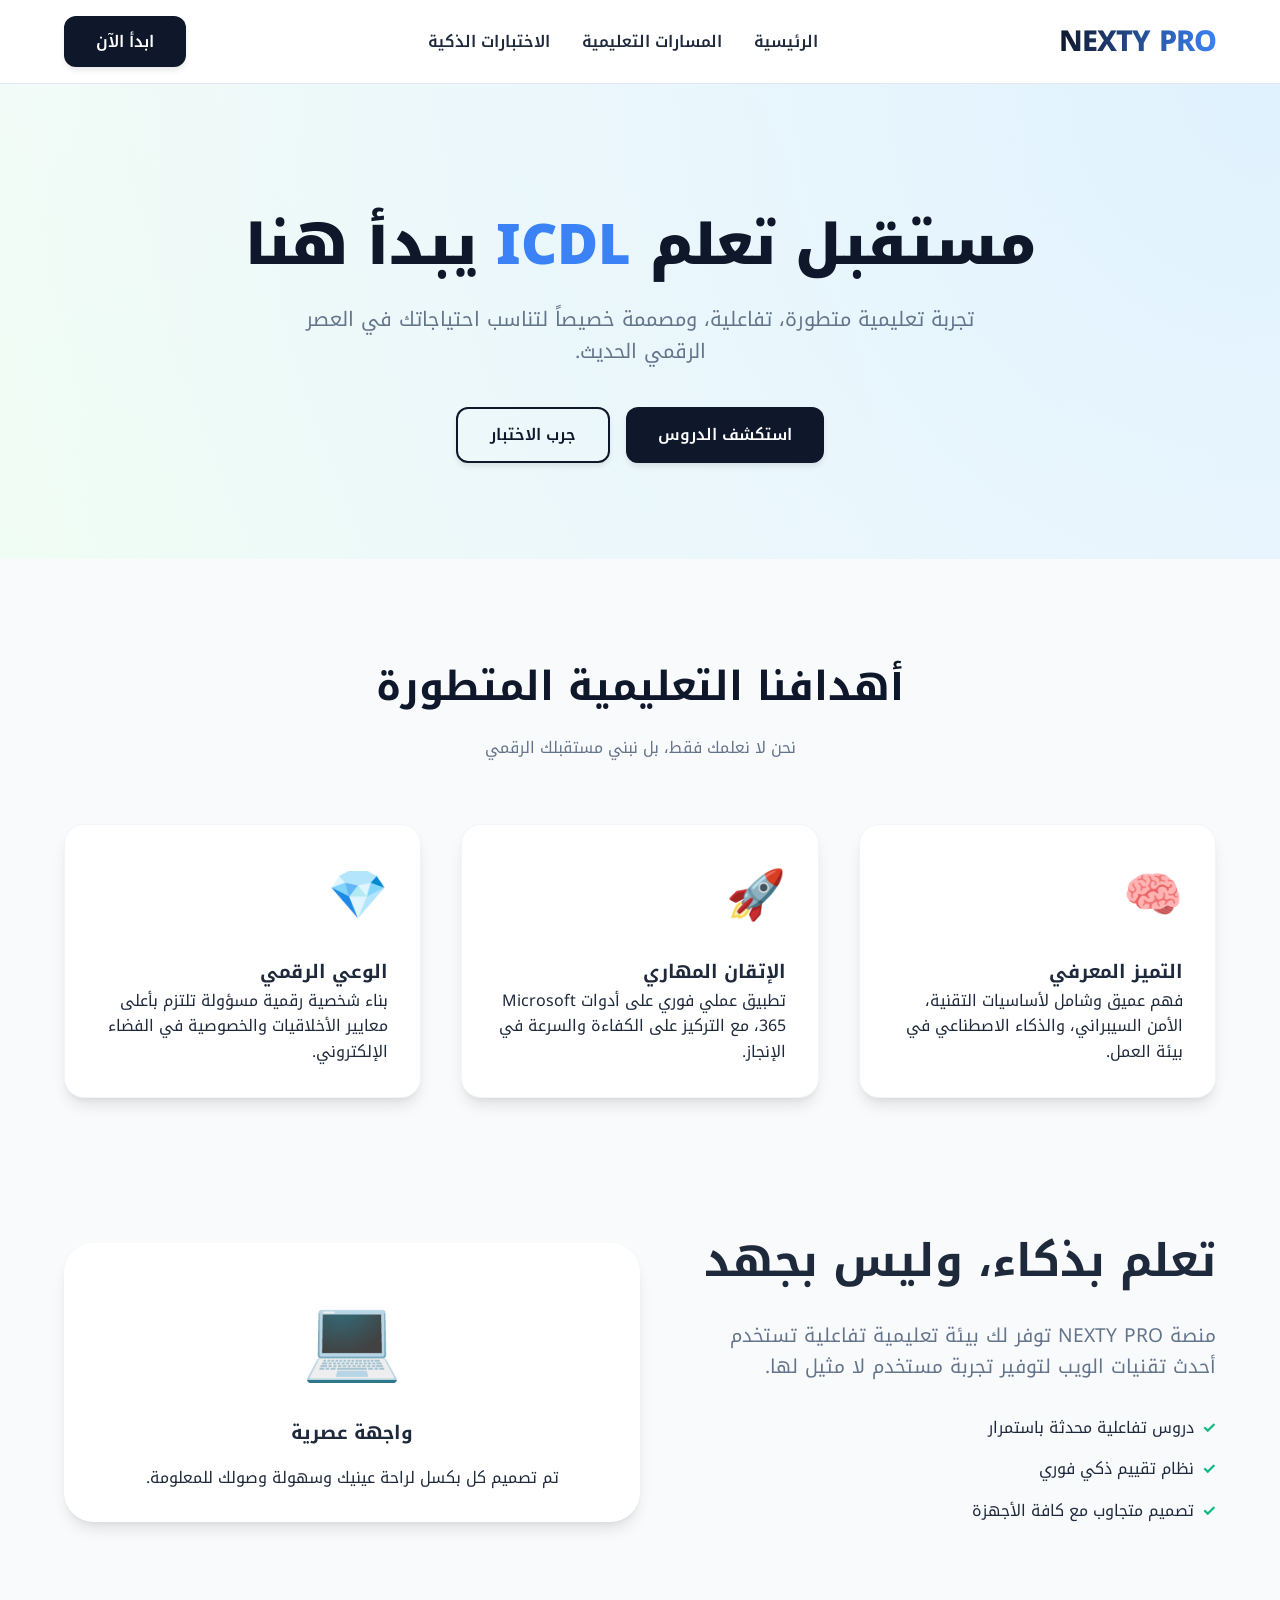
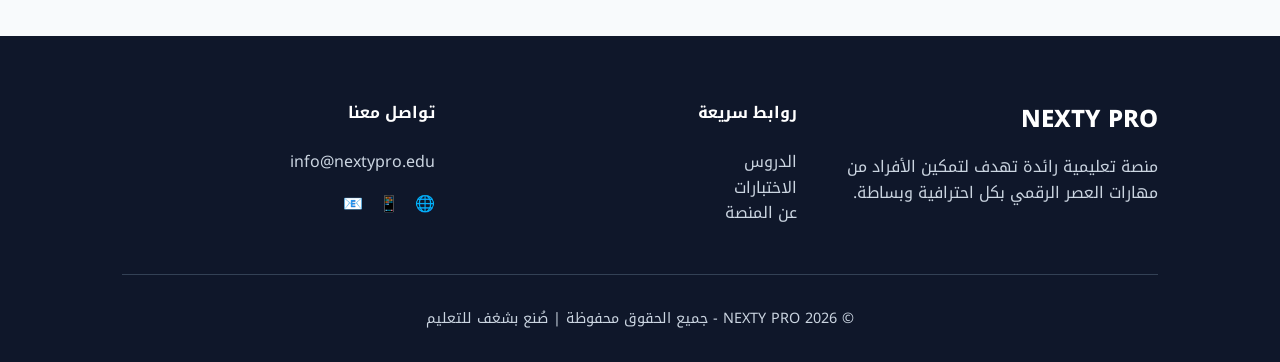
==== index.html @ 4a4ffa17 "Initial upload of NEXTY ADVANCED (Modern UI/UX)" ====
<!DOCTYPE html>
<html lang="ar" dir="rtl">
<head>
    <meta charset="UTF-8">
    <meta name="viewport" content="width=device-width, initial-scale=1.0">
    <title>NEXTY PRO | منصة التعليم الذكي</title>
    <link rel="stylesheet" href="css/style.css">
    <link rel="preconnect" href="https://fonts.googleapis.com">
    <link rel="preconnect" href="https://fonts.gstatic.com" crossorigin>
    <link href="https://fonts.googleapis.com/css2?family=Inter:wght@400;600;800&family=Noto+Kufi+Arabic:wght@400;700;900&display=swap" rel="stylesheet">
    <style>
        body { font-family: 'Noto Kufi Arabic', 'Inter', sans-serif; }
    </style>
</head>
<body>
    <nav class="navbar animate-fade">
        <div class="logo">NEXTY PRO</div>
        <ul class="nav-links">
            <li><a href="index.html">الرئيسية</a></li>
            <li><a href="pages/lessons.html">المسارات التعليمية</a></li>
            <li><a href="pages/quiz.html">الاختبارات الذكية</a></li>
        </ul>
        <a href="pages/lessons.html" class="btn">ابدأ الآن</a>
    </nav>

    <header class="hero">
        <div class="container">
            <h1 class="animate-fade">مستقبل تعلم <span style="color: var(--secondary);">ICDL</span> يبدأ هنا</h1>
            <p class="animate-fade" style="animation-delay: 0.2s;">تجربة تعليمية متطورة، تفاعلية، ومصممة خصيصاً لتناسب احتياجاتك في العصر الرقمي الحديث.</p>
            <div class="animate-fade" style="animation-delay: 0.4s; display: flex; gap: 1rem; justify-content: center;">
                <a href="pages/lessons.html" class="btn">استكشف الدروس</a>
                <a href="pages/quiz.html" class="btn btn-secondary">جرب الاختبار</a>
            </div>
        </div>
    </header>

    <main class="container">
        <section class="animate-fade" style="animation-delay: 0.6s; margin-top: 6rem;">
            <div style="text-align: center; margin-bottom: 4rem;">
                <h2 style="font-size: 2.5rem; color: var(--primary); margin-bottom: 1rem;">أهدافنا التعليمية المتطورة</h2>
                <p style="color: var(--text-muted);">نحن لا نعلمك فقط، بل نبني مستقبلك الرقمي</p>
            </div>
            
            <div class="grid">
                <div class="card">
                    <div style="font-size: 3rem; margin-bottom: 1.5rem;">🧠</div>
                    <h3>التميز المعرفي</h3>
                    <p>فهم عميق وشامل لأساسيات التقنية، الأمن السيبراني، والذكاء الاصطناعي في بيئة العمل.</p>
                </div>
                <div class="card">
                    <div style="font-size: 3rem; margin-bottom: 1.5rem;">🚀</div>
                    <h3>الإتقان المهاري</h3>
                    <p>تطبيق عملي فوري على أدوات Microsoft 365، مع التركيز على الكفاءة والسرعة في الإنجاز.</p>
                </div>
                <div class="card">
                    <div style="font-size: 3rem; margin-bottom: 1.5rem;">💎</div>
                    <h3>الوعي الرقمي</h3>
                    <p>بناء شخصية رقمية مسؤولة تلتزم بأعلى معايير الأخلاقيات والخصوصية في الفضاء الإلكتروني.</p>
                </div>
            </div>
        </section>

        <section class="animate-fade" style="margin-top: 8rem; display: flex; align-items: center; gap: 4rem; flex-wrap: wrap;">
            <div style="flex: 1; min-width: 300px;">
                <h2 style="font-size: 2.8rem; margin-bottom: 1.5rem;">تعلم بذكاء، وليس بجهد</h2>
                <p style="font-size: 1.2rem; color: var(--text-muted); margin-bottom: 2rem;">منصة NEXTY PRO توفر لك بيئة تعليمية تفاعلية تستخدم أحدث تقنيات الويب لتوفير تجربة مستخدم لا مثيل لها.</p>
                <ul style="list-style: none;">
                    <li style="margin-bottom: 1rem; display: flex; align-items: center; gap: 0.5rem;">
                        <span style="color: var(--accent); font-weight: bold;">✓</span> دروس تفاعلية محدثة باستمرار
                    </li>
                    <li style="margin-bottom: 1rem; display: flex; align-items: center; gap: 0.5rem;">
                        <span style="color: var(--accent); font-weight: bold;">✓</span> نظام تقييم ذكي فوري
                    </li>
                    <li style="margin-bottom: 1rem; display: flex; align-items: center; gap: 0.5rem;">
                        <span style="color: var(--accent); font-weight: bold;">✓</span> تصميم متجاوب مع كافة الأجهزة
                    </li>
                </ul>
            </div>
            <div style="flex: 1; min-width: 300px; background: var(--white); padding: 2rem; border-radius: 30px; box-shadow: var(--card-shadow); text-align: center;">
                <div style="font-size: 5rem;">💻</div>
                <h3 style="margin: 1rem 0;">واجهة عصرية</h3>
                <p>تم تصميم كل بكسل لراحة عينيك وسهولة وصولك للمعلومة.</p>
            </div>
        </section>
    </main>

    <footer>
        <div class="container">
            <div class="footer-content">
                <div>
                    <div class="footer-logo">NEXTY PRO</div>
                    <p>منصة تعليمية رائدة تهدف لتمكين الأفراد من مهارات العصر الرقمي بكل احترافية وبساطة.</p>
                </div>
                <div>
                    <h4 style="color: var(--white); margin-bottom: 1.5rem;">روابط سريعة</h4>
                    <ul style="list-style: none;">
                        <li><a href="pages/lessons.html" style="color: #cbd5e1; text-decoration: none;">الدروس</a></li>
                        <li><a href="pages/quiz.html" style="color: #cbd5e1; text-decoration: none;">الاختبارات</a></li>
                        <li><a href="#" style="color: #cbd5e1; text-decoration: none;">عن المنصة</a></li>
                    </ul>
                </div>
                <div>
                    <h4 style="color: var(--white); margin-bottom: 1.5rem;">تواصل معنا</h4>
                    <p>info@nextypro.edu</p>
                    <div style="display: flex; gap: 1rem; margin-top: 1rem;">
                        <span>🌐</span> <span>📱</span> <span>📧</span>
                    </div>
                </div>
            </div>
            <div style="text-align: center; margin-top: 2rem; font-size: 0.9rem;">
                &copy; 2026 NEXTY PRO - جميع الحقوق محفوظة | صُنع بشغف للتعليم
            </div>
        </div>
    </footer>
</body>
</html>
---- css/style.css ----
/* NEXTY ADVANCED - Modern & Professional Educational Platform */
:root {
    --primary: #0f172a;
    --secondary: #3b82f6;
    --accent: #10b981;
    --background: #f8fafc;
    --text-main: #1e293b;
    --text-muted: #64748b;
    --white: #ffffff;
    --card-shadow: 0 10px 15px -3px rgba(0, 0, 0, 0.1), 0 4px 6px -2px rgba(0, 0, 0, 0.05);
    --transition: all 0.3s cubic-bezier(0.4, 0, 0.2, 1);
}

* {
    box-sizing: border-box;
    margin: 0;
    padding: 0;
}

body {
    font-family: 'Inter', 'Segoe UI', Tahoma, Geneva, Verdana, sans-serif;
    direction: rtl;
    text-align: right;
    line-height: 1.6;
    color: var(--text-main);
    background-color: var(--background);
    overflow-x: hidden;
}

/* Animations */
@keyframes fadeIn {
    from { opacity: 0; transform: translateY(20px); }
    to { opacity: 1; transform: translateY(0); }
}

@keyframes slideInRight {
    from { transform: translateX(100%); opacity: 0; }
    to { transform: translateX(0); opacity: 1; }
}

.animate-fade { animation: fadeIn 0.8s ease-out forwards; }
.animate-slide { animation: slideInRight 0.6s ease-out forwards; }

/* Navbar Modern */
.navbar {
    background-color: rgba(255, 255, 255, 0.9);
    backdrop-filter: blur(10px);
    padding: 1rem 5%;
    display: flex;
    justify-content: space-between;
    align-items: center;
    position: sticky;
    top: 0;
    z-index: 1000;
    border-bottom: 1px solid #e2e8f0;
}

.logo {
    font-size: 1.8rem;
    font-weight: 800;
    background: linear-gradient(to right, var(--primary), var(--secondary));
    -webkit-background-clip: text;
    -webkit-text-fill-color: transparent;
    letter-spacing: -1px;
}

.nav-links {
    list-style: none;
    display: flex;
    gap: 2rem;
}

.nav-links a {
    color: var(--text-main);
    text-decoration: none;
    font-weight: 600;
    transition: var(--transition);
    position: relative;
}

.nav-links a::after {
    content: '';
    position: absolute;
    bottom: -5px;
    right: 0;
    width: 0;
    height: 2px;
    background-color: var(--secondary);
    transition: var(--transition);
}

.nav-links a:hover::after { width: 100%; }
.nav-links a:hover { color: var(--secondary); }

/* Hero Section Advanced */
.hero {
    padding: 8rem 5% 6rem;
    background: radial-gradient(circle at top right, #e0f2fe, transparent),
                radial-gradient(circle at bottom left, #f0fdf4, transparent);
    text-align: center;
    position: relative;
}

.hero h1 {
    font-size: 3.5rem;
    font-weight: 900;
    color: var(--primary);
    margin-bottom: 1.5rem;
    line-height: 1.2;
}

.hero p {
    font-size: 1.25rem;
    color: var(--text-muted);
    max-width: 700px;
    margin: 0 auto 2.5rem;
}

/* Glassmorphism Cards */
.card {
    background: var(--white);
    border-radius: 20px;
    padding: 2rem;
    border: 1px solid #f1f5f9;
    box-shadow: var(--card-shadow);
    transition: var(--transition);
    position: relative;
    overflow: hidden;
}

.card:hover {
    transform: translateY(-10px);
    box-shadow: 0 20px 25px -5px rgba(0, 0, 0, 0.1);
}

.card::before {
    content: '';
    position: absolute;
    top: 0;
    left: 0;
    width: 4px;
    height: 100%;
    background: var(--secondary);
    opacity: 0;
    transition: var(--transition);
}

.card:hover::before { opacity: 1; }

/* Buttons Modern */
.btn {
    display: inline-flex;
    align-items: center;
    padding: 0.8rem 2rem;
    background-color: var(--primary);
    color: var(--white);
    text-decoration: none;
    border-radius: 12px;
    font-weight: 600;
    transition: var(--transition);
    border: none;
    cursor: pointer;
    box-shadow: 0 4px 6px -1px rgba(0, 0, 0, 0.1);
}

.btn:hover {
    background-color: var(--secondary);
    transform: scale(1.05);
    box-shadow: 0 10px 15px -3px rgba(59, 130, 246, 0.3);
}

.btn-secondary {
    background-color: transparent;
    color: var(--primary);
    border: 2px solid var(--primary);
}

.btn-secondary:hover {
    background-color: var(--primary);
    color: var(--white);
}

/* Grid Layouts */
.container {
    max-width: 1280px;
    margin: 0 auto;
    padding: 0 5%;
}

.grid {
    display: grid;
    grid-template-columns: repeat(auto-fit, minmax(320px, 1fr));
    gap: 2.5rem;
    margin: 4rem 0;
}

/* Footer Advanced */
footer {
    background-color: var(--primary);
    color: #cbd5e1;
    padding: 4rem 5% 2rem;
    margin-top: 6rem;
}

.footer-content {
    display: grid;
    grid-template-columns: repeat(auto-fit, minmax(200px, 1fr));
    gap: 3rem;
    border-bottom: 1px solid #334155;
    padding-bottom: 3rem;
}

.footer-logo {
    color: var(--white);
    font-size: 1.5rem;
    font-weight: 800;
    margin-bottom: 1rem;
}

/* Quiz UI Advanced */
.quiz-box {
    background: var(--white);
    border-radius: 24px;
    padding: 3rem;
    max-width: 800px;
    margin: 2rem auto;
    box-shadow: var(--card-shadow);
}

.option-btn {
    display: block;
    width: 100%;
    padding: 1.2rem;
    margin-bottom: 1rem;
    text-align: right;
    background: #f8fafc;
    border: 2px solid #e2e8f0;
    border-radius: 16px;
    font-size: 1.1rem;
    cursor: pointer;
    transition: var(--transition);
}

.option-btn:hover {
    border-color: var(--secondary);
    background: #eff6ff;
}

.option-btn.selected {
    border-color: var(--secondary);
    background: var(--secondary);
    color: var(--white);
}

/* Responsive */
@media (max-width: 768px) {
    .hero h1 { font-size: 2.5rem; }
    .nav-links { display: none; }
}
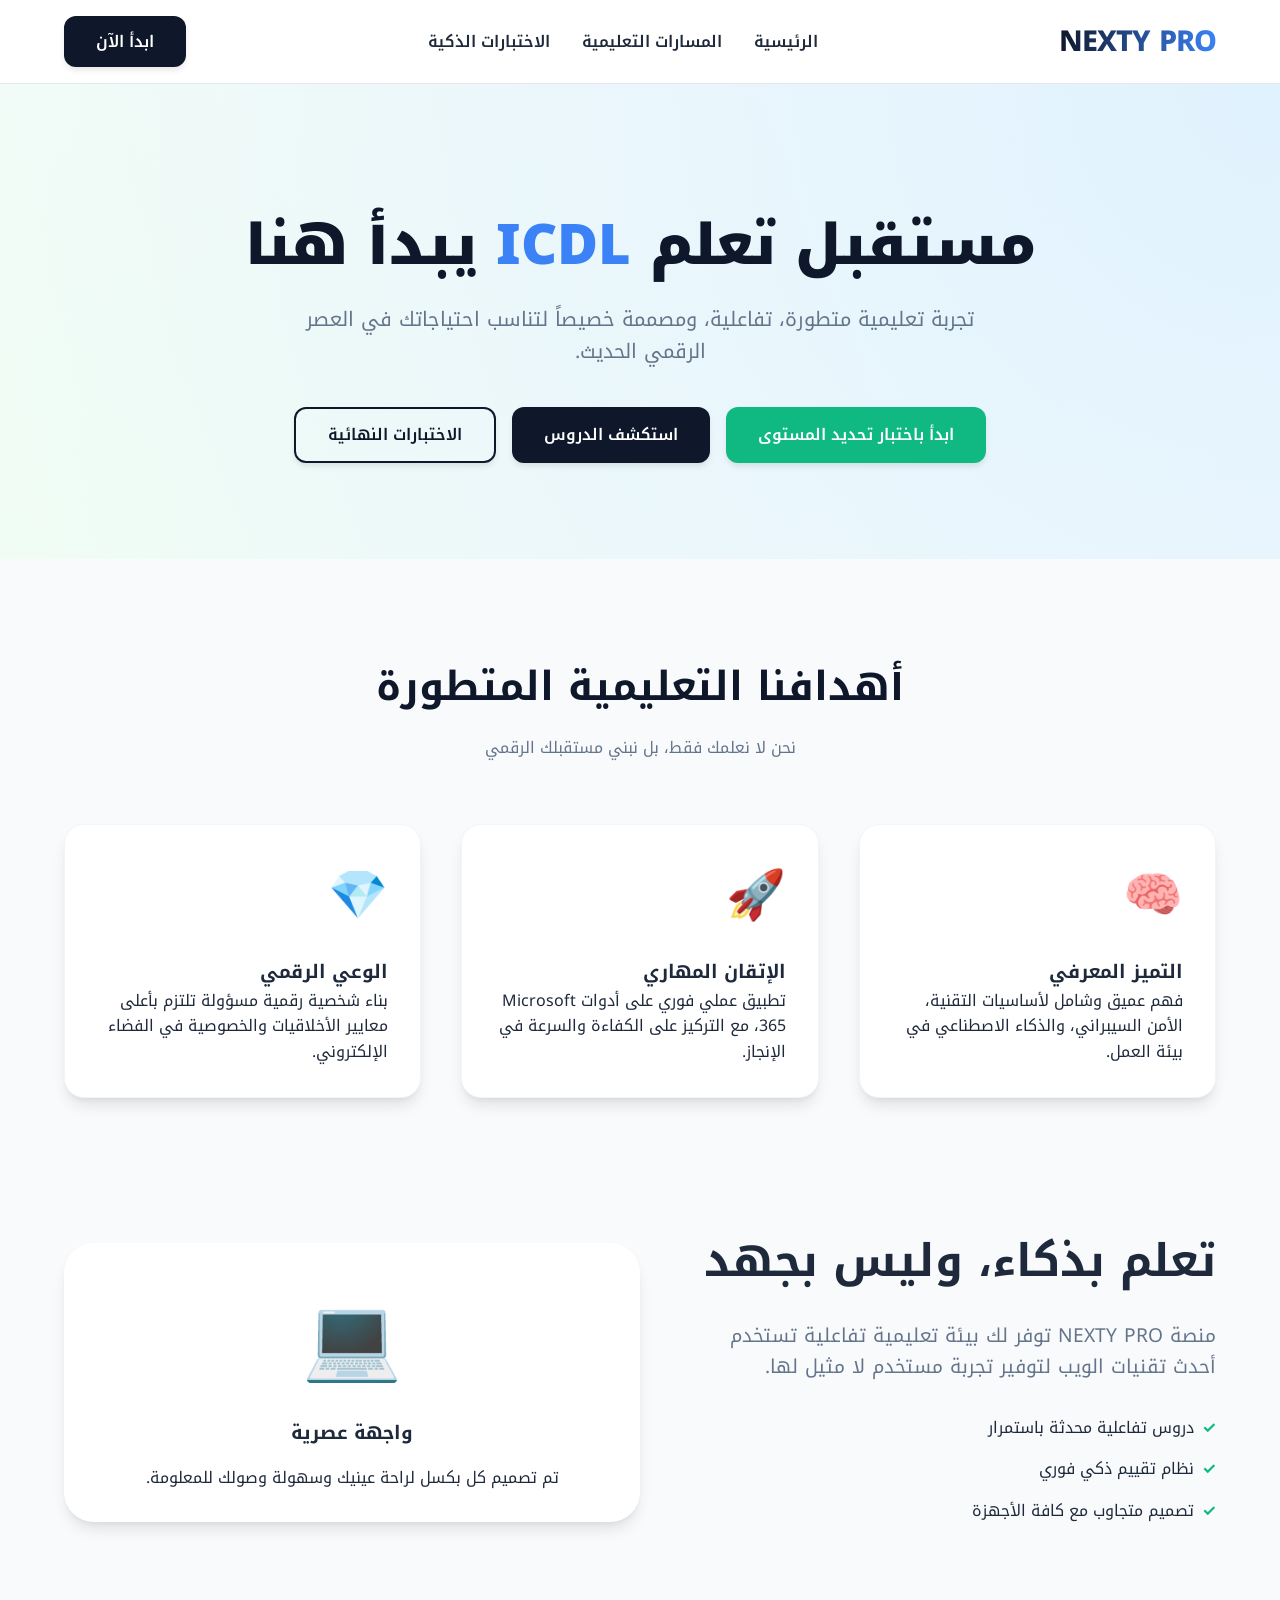
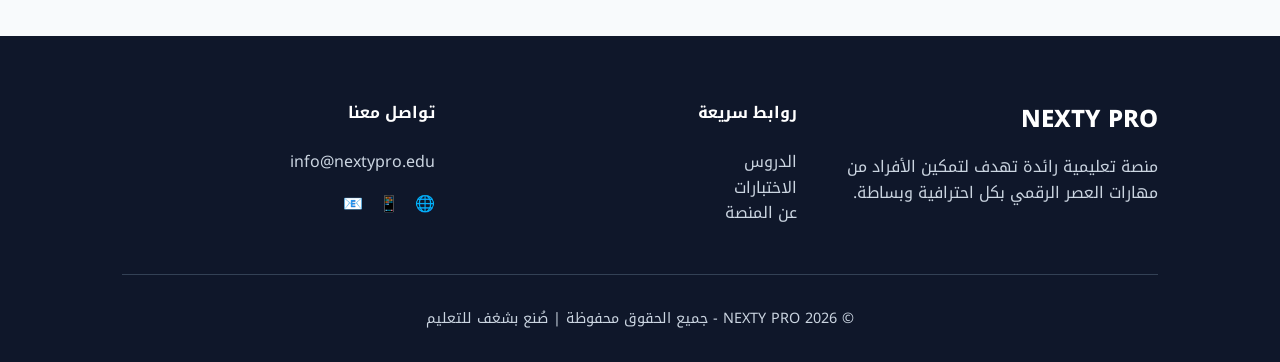
==== commit a399b31e: "Add placement test and update quiz flow" ====
--- a/index.html
+++ b/index.html
@@ -27,9 +27,10 @@
         <div class="container">
             <h1 class="animate-fade">مستقبل تعلم <span style="color: var(--secondary);">ICDL</span> يبدأ هنا</h1>
             <p class="animate-fade" style="animation-delay: 0.2s;">تجربة تعليمية متطورة، تفاعلية، ومصممة خصيصاً لتناسب احتياجاتك في العصر الرقمي الحديث.</p>
-            <div class="animate-fade" style="animation-delay: 0.4s; display: flex; gap: 1rem; justify-content: center;">
+            <div class="animate-fade" style="animation-delay: 0.4s; display: flex; gap: 1rem; justify-content: center; flex-wrap: wrap;">
+                <a href="pages/placement-test.html" class="btn" style="background-color: var(--accent); border: none;">ابدأ باختبار تحديد المستوى</a>
                 <a href="pages/lessons.html" class="btn">استكشف الدروس</a>
-                <a href="pages/quiz.html" class="btn btn-secondary">جرب الاختبار</a>
+                <a href="pages/quiz.html" class="btn btn-secondary">الاختبارات النهائية</a>
             </div>
         </div>
     </header>
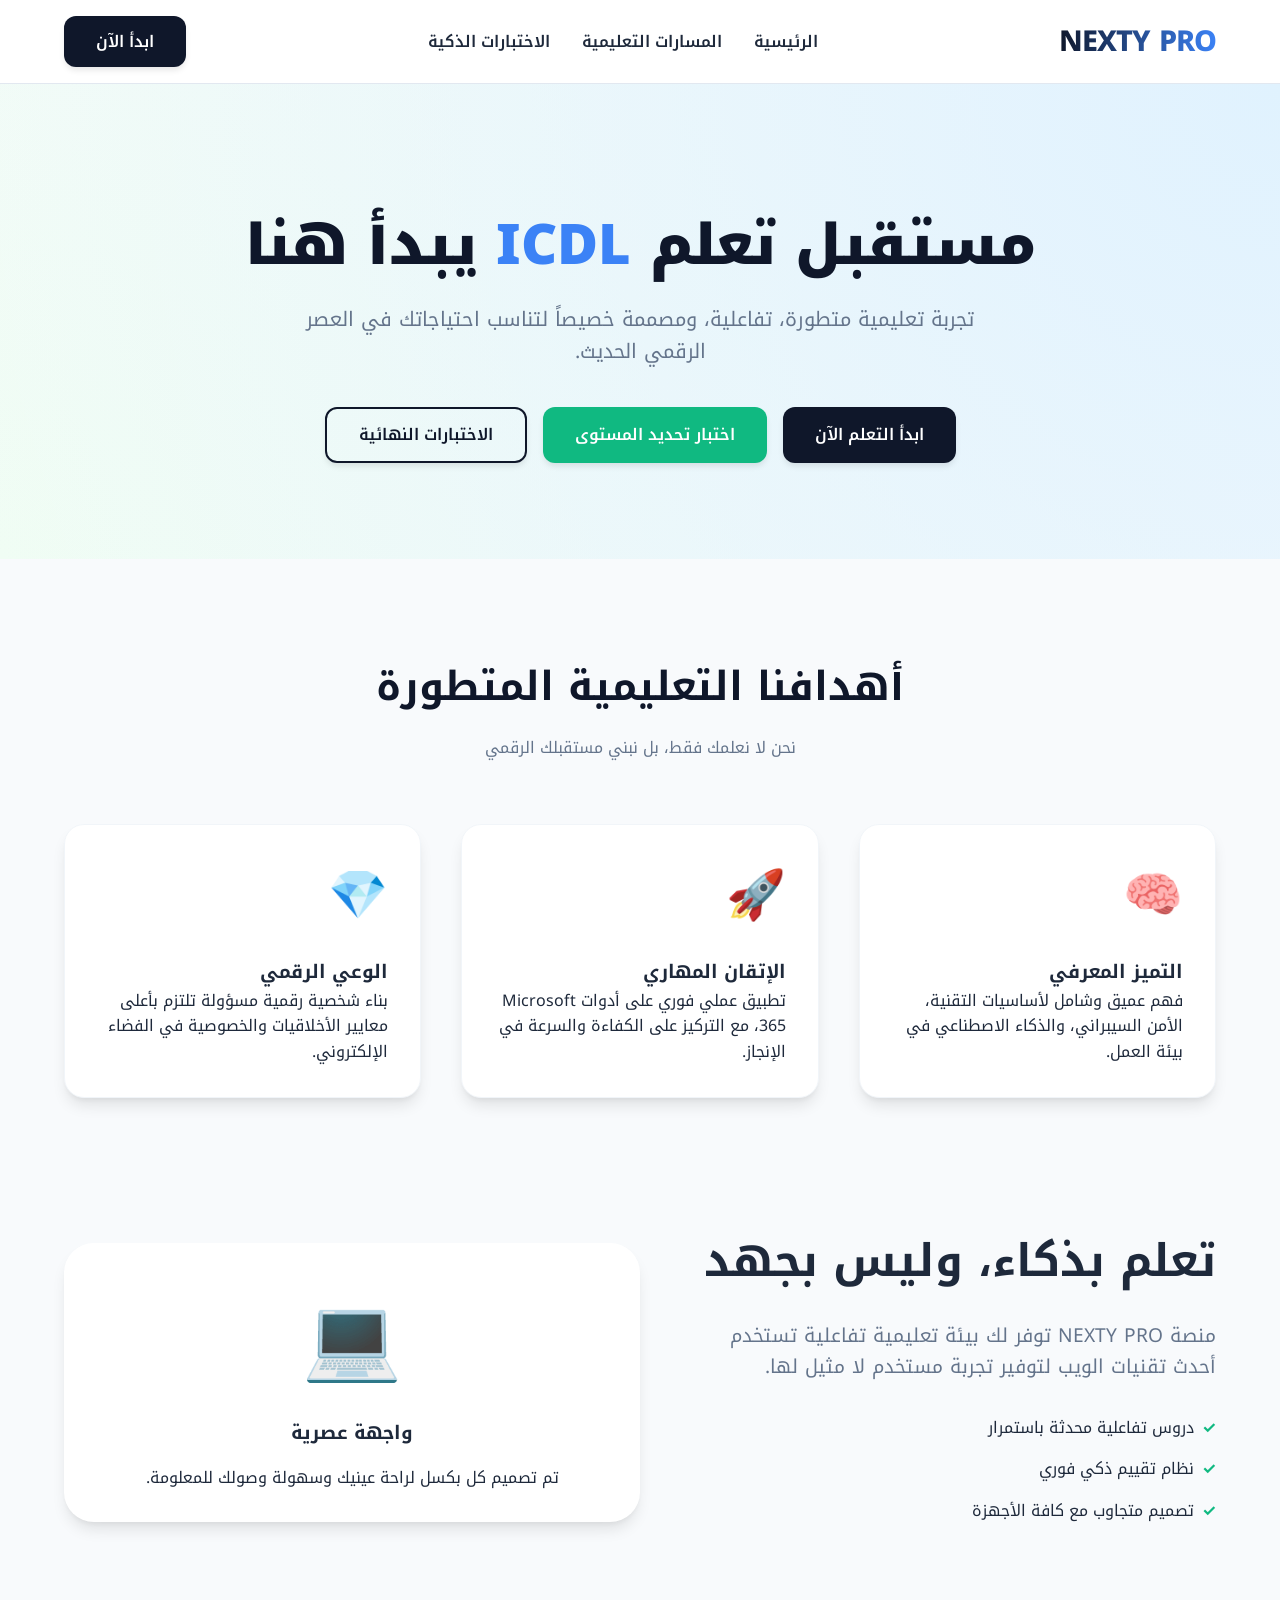
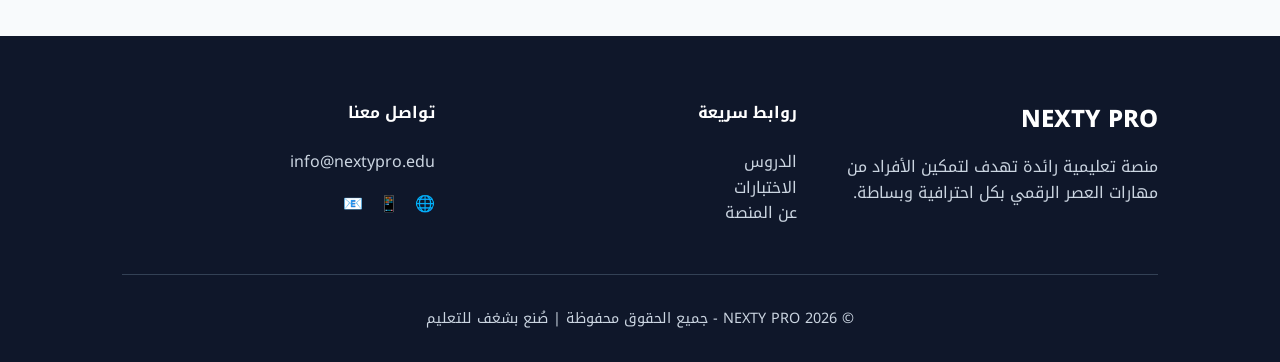
==== commit f0e8fb14: "Final update: Placement test next to start button and quiz flow refinement" ====
--- a/index.html
+++ b/index.html
@@ -28,8 +28,8 @@
             <h1 class="animate-fade">مستقبل تعلم <span style="color: var(--secondary);">ICDL</span> يبدأ هنا</h1>
             <p class="animate-fade" style="animation-delay: 0.2s;">تجربة تعليمية متطورة، تفاعلية، ومصممة خصيصاً لتناسب احتياجاتك في العصر الرقمي الحديث.</p>
             <div class="animate-fade" style="animation-delay: 0.4s; display: flex; gap: 1rem; justify-content: center; flex-wrap: wrap;">
-                <a href="pages/placement-test.html" class="btn" style="background-color: var(--accent); border: none;">ابدأ باختبار تحديد المستوى</a>
-                <a href="pages/lessons.html" class="btn">استكشف الدروس</a>
+                <a href="pages/lessons.html" class="btn">ابدأ التعلم الآن</a>
+                <a href="pages/placement-test.html" class="btn" style="background-color: var(--accent); border: none;">اختبار تحديد المستوى</a>
                 <a href="pages/quiz.html" class="btn btn-secondary">الاختبارات النهائية</a>
             </div>
         </div>
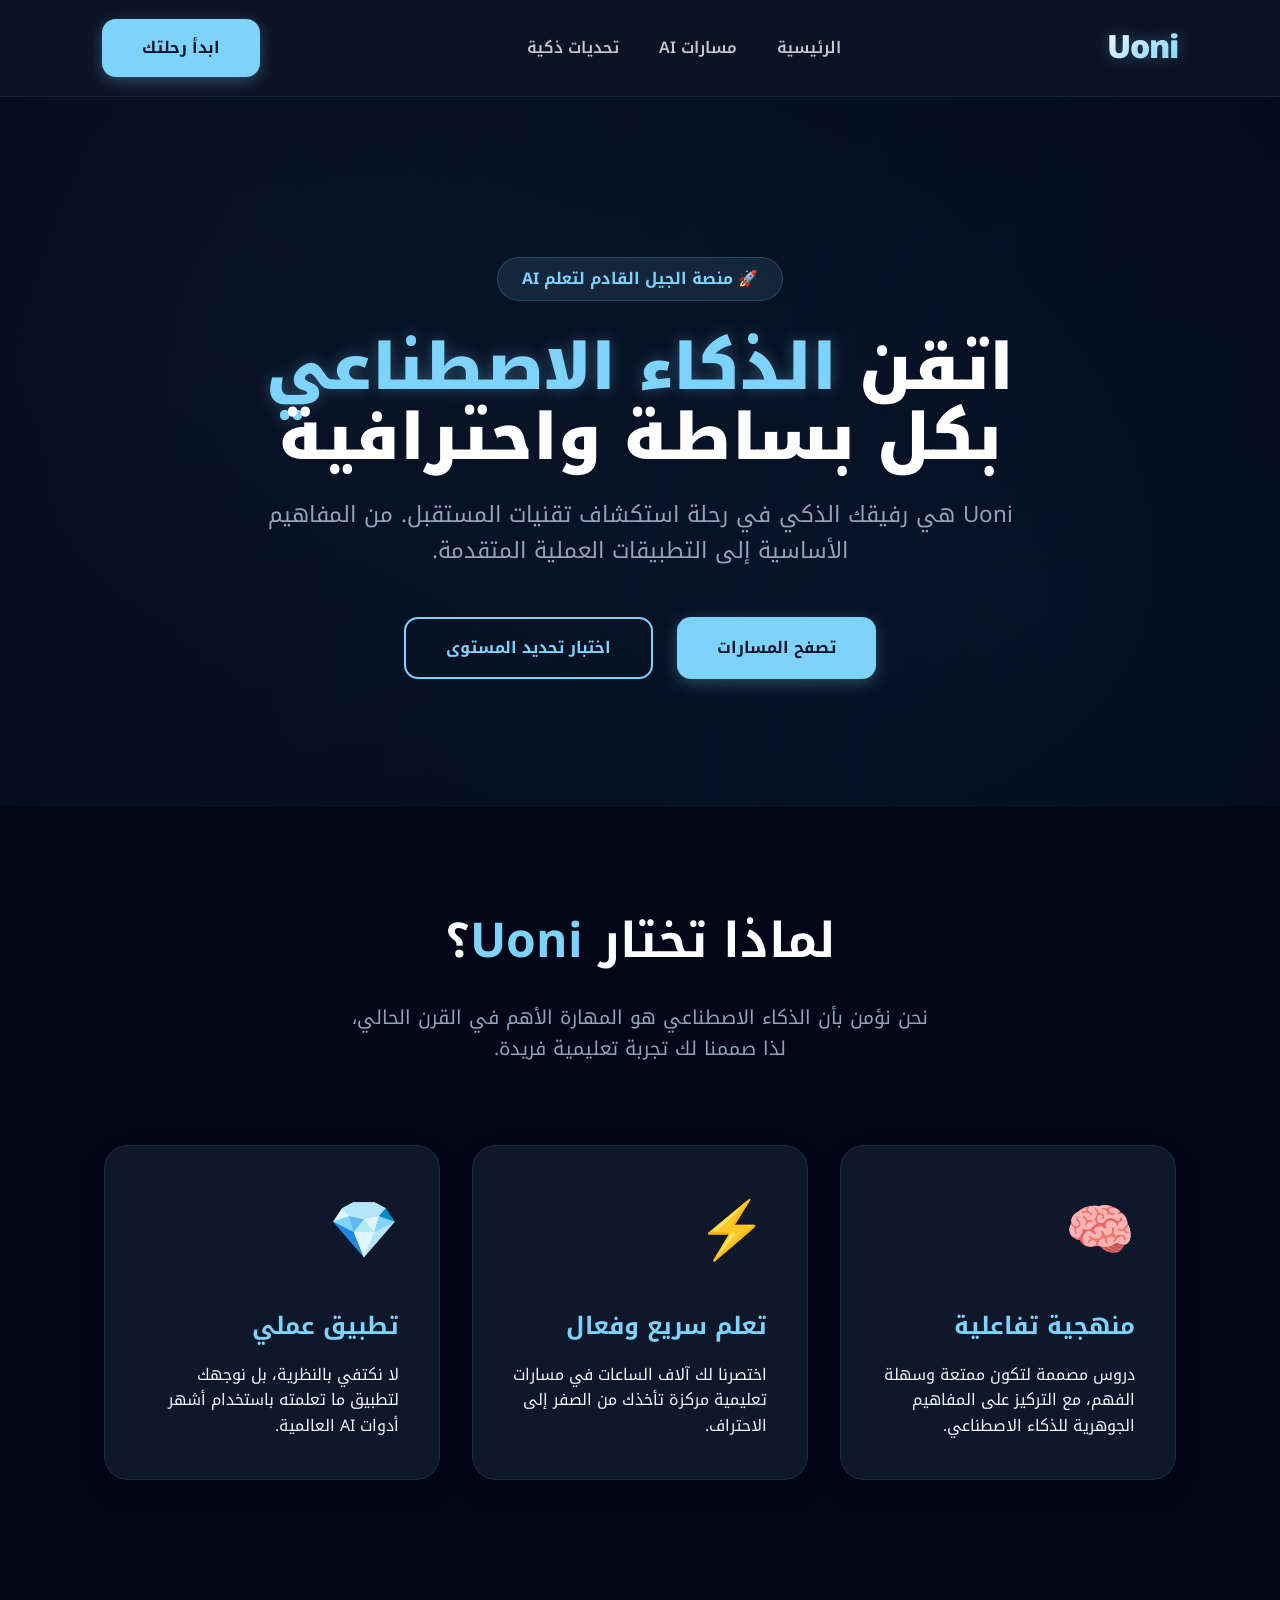
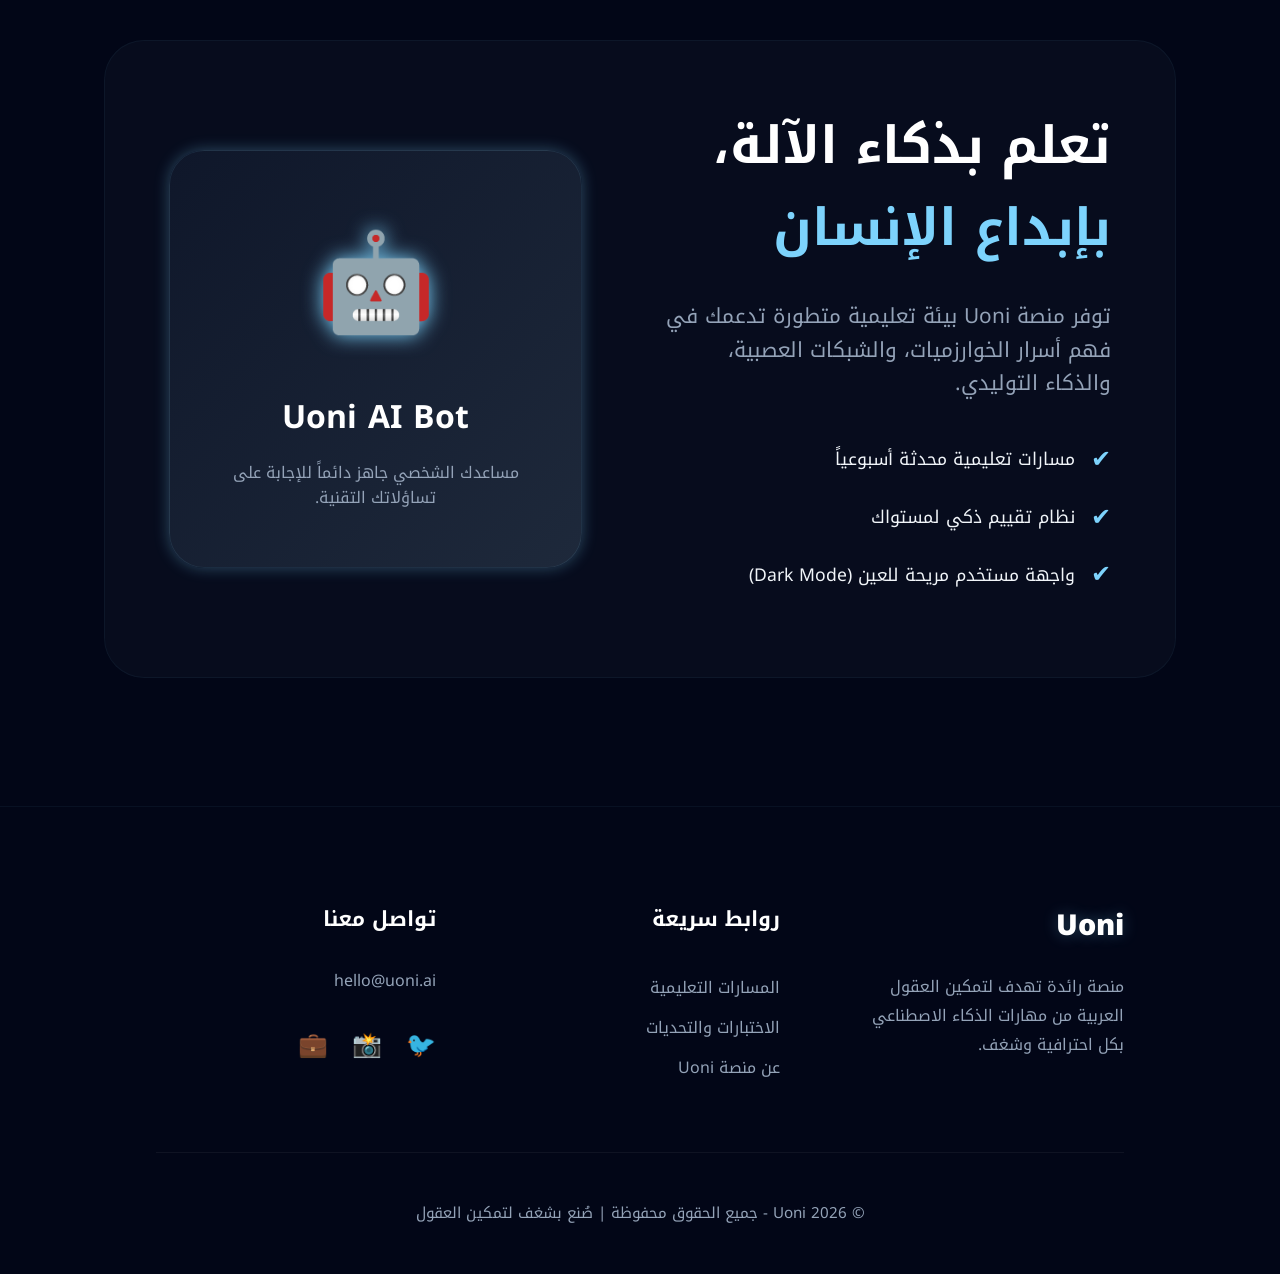
==== commit 2f27b822: "Transform Nexty to Uoni: AI Education Platform with Dark Mode & Baby Blue theme" ====
--- a/index.html
+++ b/index.html
@@ -3,84 +3,85 @@
 <head>
     <meta charset="UTF-8">
     <meta name="viewport" content="width=device-width, initial-scale=1.0">
-    <title>NEXTY PRO | منصة التعليم الذكي</title>
+    <title>Uoni | مستقبل تعليم الذكاء الاصطناعي</title>
     <link rel="stylesheet" href="css/style.css">
     <link rel="preconnect" href="https://fonts.googleapis.com">
     <link rel="preconnect" href="https://fonts.gstatic.com" crossorigin>
     <link href="https://fonts.googleapis.com/css2?family=Inter:wght@400;600;800&family=Noto+Kufi+Arabic:wght@400;700;900&display=swap" rel="stylesheet">
-    <style>
-        body { font-family: 'Noto Kufi Arabic', 'Inter', sans-serif; }
-    </style>
 </head>
 <body>
     <nav class="navbar animate-fade">
-        <div class="logo">NEXTY PRO</div>
+        <div class="logo">Uoni</div>
         <ul class="nav-links">
             <li><a href="index.html">الرئيسية</a></li>
-            <li><a href="pages/lessons.html">المسارات التعليمية</a></li>
-            <li><a href="pages/quiz.html">الاختبارات الذكية</a></li>
+            <li><a href="pages/lessons.html">مسارات AI</a></li>
+            <li><a href="pages/quiz.html">تحديات ذكية</a></li>
         </ul>
-        <a href="pages/lessons.html" class="btn">ابدأ الآن</a>
+        <div style="display: flex; gap: 1rem;">
+            <a href="pages/lessons.html" class="btn">ابدأ رحلتك</a>
+        </div>
     </nav>
 
     <header class="hero">
         <div class="container">
-            <h1 class="animate-fade">مستقبل تعلم <span style="color: var(--secondary);">ICDL</span> يبدأ هنا</h1>
-            <p class="animate-fade" style="animation-delay: 0.2s;">تجربة تعليمية متطورة، تفاعلية، ومصممة خصيصاً لتناسب احتياجاتك في العصر الرقمي الحديث.</p>
-            <div class="animate-fade" style="animation-delay: 0.4s; display: flex; gap: 1rem; justify-content: center; flex-wrap: wrap;">
-                <a href="pages/lessons.html" class="btn">ابدأ التعلم الآن</a>
-                <a href="pages/placement-test.html" class="btn" style="background-color: var(--accent); border: none;">اختبار تحديد المستوى</a>
-                <a href="pages/quiz.html" class="btn btn-secondary">الاختبارات النهائية</a>
+            <div style="display: inline-block; padding: 0.5rem 1.5rem; background: rgba(125, 211, 252, 0.1); border-radius: 50px; color: var(--secondary); font-weight: 700; margin-bottom: 2rem; border: 1px solid rgba(125, 211, 252, 0.2);" class="animate-fade">
+                🚀 منصة الجيل القادم لتعلم AI
+            </div>
+            <h1 class="animate-fade">اتقن <span style="color: var(--secondary); text-shadow: var(--baby-blue-glow);">الذكاء الاصطناعي</span><br>بكل بساطة واحترافية</h1>
+            <p class="animate-fade" style="animation-delay: 0.2s;">Uoni هي رفيقك الذكي في رحلة استكشاف تقنيات المستقبل. من المفاهيم الأساسية إلى التطبيقات العملية المتقدمة.</p>
+            <div class="animate-fade" style="animation-delay: 0.4s; display: flex; gap: 1.5rem; justify-content: center; flex-wrap: wrap;">
+                <a href="pages/lessons.html" class="btn">تصفح المسارات</a>
+                <a href="pages/placement-test.html" class="btn btn-secondary">اختبار تحديد المستوى</a>
             </div>
         </div>
     </header>
 
     <main class="container">
         <section class="animate-fade" style="animation-delay: 0.6s; margin-top: 6rem;">
-            <div style="text-align: center; margin-bottom: 4rem;">
-                <h2 style="font-size: 2.5rem; color: var(--primary); margin-bottom: 1rem;">أهدافنا التعليمية المتطورة</h2>
-                <p style="color: var(--text-muted);">نحن لا نعلمك فقط، بل نبني مستقبلك الرقمي</p>
+            <div style="text-align: center; margin-bottom: 5rem;">
+                <h2 style="font-size: 3rem; color: var(--white); margin-bottom: 1.5rem;">لماذا تختار <span style="color: var(--secondary);">Uoni</span>؟</h2>
+                <p style="color: var(--text-muted); font-size: 1.2rem; max-width: 600px; margin: 0 auto;">نحن نؤمن بأن الذكاء الاصطناعي هو المهارة الأهم في القرن الحالي، لذا صممنا لك تجربة تعليمية فريدة.</p>
             </div>
             
             <div class="grid">
                 <div class="card">
-                    <div style="font-size: 3rem; margin-bottom: 1.5rem;">🧠</div>
-                    <h3>التميز المعرفي</h3>
-                    <p>فهم عميق وشامل لأساسيات التقنية، الأمن السيبراني، والذكاء الاصطناعي في بيئة العمل.</p>
+                    <div style="font-size: 3.5rem; margin-bottom: 2rem;">🧠</div>
+                    <h3>منهجية تفاعلية</h3>
+                    <p>دروس مصممة لتكون ممتعة وسهلة الفهم، مع التركيز على المفاهيم الجوهرية للذكاء الاصطناعي.</p>
                 </div>
                 <div class="card">
-                    <div style="font-size: 3rem; margin-bottom: 1.5rem;">🚀</div>
-                    <h3>الإتقان المهاري</h3>
-                    <p>تطبيق عملي فوري على أدوات Microsoft 365، مع التركيز على الكفاءة والسرعة في الإنجاز.</p>
+                    <div style="font-size: 3.5rem; margin-bottom: 2rem;">⚡</div>
+                    <h3>تعلم سريع وفعال</h3>
+                    <p>اختصرنا لك آلاف الساعات في مسارات تعليمية مركزة تأخذك من الصفر إلى الاحتراف.</p>
                 </div>
                 <div class="card">
-                    <div style="font-size: 3rem; margin-bottom: 1.5rem;">💎</div>
-                    <h3>الوعي الرقمي</h3>
-                    <p>بناء شخصية رقمية مسؤولة تلتزم بأعلى معايير الأخلاقيات والخصوصية في الفضاء الإلكتروني.</p>
+                    <div style="font-size: 3.5rem; margin-bottom: 2rem;">💎</div>
+                    <h3>تطبيق عملي</h3>
+                    <p>لا نكتفي بالنظرية، بل نوجهك لتطبيق ما تعلمته باستخدام أشهر أدوات AI العالمية.</p>
                 </div>
             </div>
         </section>
 
-        <section class="animate-fade" style="margin-top: 8rem; display: flex; align-items: center; gap: 4rem; flex-wrap: wrap;">
-            <div style="flex: 1; min-width: 300px;">
-                <h2 style="font-size: 2.8rem; margin-bottom: 1.5rem;">تعلم بذكاء، وليس بجهد</h2>
-                <p style="font-size: 1.2rem; color: var(--text-muted); margin-bottom: 2rem;">منصة NEXTY PRO توفر لك بيئة تعليمية تفاعلية تستخدم أحدث تقنيات الويب لتوفير تجربة مستخدم لا مثيل لها.</p>
-                <ul style="list-style: none;">
-                    <li style="margin-bottom: 1rem; display: flex; align-items: center; gap: 0.5rem;">
-                        <span style="color: var(--accent); font-weight: bold;">✓</span> دروس تفاعلية محدثة باستمرار
+        <section class="animate-fade" style="margin-top: 10rem; display: flex; align-items: center; gap: 5rem; flex-wrap: wrap; background: rgba(15, 23, 42, 0.4); padding: 4rem; border-radius: 40px; border: 1px solid rgba(125, 211, 252, 0.05);">
+            <div style="flex: 1.2; min-width: 300px;">
+                <h2 style="font-size: 3.2rem; margin-bottom: 2rem; color: var(--white);">تعلم بذكاء الآلة،<br><span style="color: var(--secondary);">بإبداع الإنسان</span></h2>
+                <p style="font-size: 1.3rem; color: var(--text-muted); margin-bottom: 2.5rem;">توفر منصة Uoni بيئة تعليمية متطورة تدعمك في فهم أسرار الخوارزميات، والشبكات العصبية، والذكاء التوليدي.</p>
+                <ul style="list-style: none; font-size: 1.1rem;">
+                    <li style="margin-bottom: 1.2rem; display: flex; align-items: center; gap: 1rem;">
+                        <span style="color: var(--secondary); font-size: 1.5rem;">✔</span> مسارات تعليمية محدثة أسبوعياً
                     </li>
-                    <li style="margin-bottom: 1rem; display: flex; align-items: center; gap: 0.5rem;">
-                        <span style="color: var(--accent); font-weight: bold;">✓</span> نظام تقييم ذكي فوري
+                    <li style="margin-bottom: 1.2rem; display: flex; align-items: center; gap: 1rem;">
+                        <span style="color: var(--secondary); font-size: 1.5rem;">✔</span> نظام تقييم ذكي لمستواك
                     </li>
-                    <li style="margin-bottom: 1rem; display: flex; align-items: center; gap: 0.5rem;">
-                        <span style="color: var(--accent); font-weight: bold;">✓</span> تصميم متجاوب مع كافة الأجهزة
+                    <li style="margin-bottom: 1.2rem; display: flex; align-items: center; gap: 1rem;">
+                        <span style="color: var(--secondary); font-size: 1.5rem;">✔</span> واجهة مستخدم مريحة للعين (Dark Mode)
                     </li>
                 </ul>
             </div>
-            <div style="flex: 1; min-width: 300px; background: var(--white); padding: 2rem; border-radius: 30px; box-shadow: var(--card-shadow); text-align: center;">
-                <div style="font-size: 5rem;">💻</div>
-                <h3 style="margin: 1rem 0;">واجهة عصرية</h3>
-                <p>تم تصميم كل بكسل لراحة عينيك وسهولة وصولك للمعلومة.</p>
+            <div style="flex: 0.8; min-width: 300px; background: linear-gradient(135deg, var(--surface), #1e293b); padding: 3.5rem; border-radius: 35px; border: 1px solid rgba(125, 211, 252, 0.1); text-align: center; box-shadow: var(--baby-blue-glow);">
+                <div style="font-size: 6rem; filter: drop-shadow(0 0 10px var(--secondary));">🤖</div>
+                <h3 style="margin: 2rem 0 1rem; color: var(--white); font-size: 2rem;">Uoni AI Bot</h3>
+                <p style="color: var(--text-muted);">مساعدك الشخصي جاهز دائماً للإجابة على تساؤلاتك التقنية.</p>
             </div>
         </section>
     </main>
@@ -89,27 +90,29 @@
         <div class="container">
             <div class="footer-content">
                 <div>
-                    <div class="footer-logo">NEXTY PRO</div>
-                    <p>منصة تعليمية رائدة تهدف لتمكين الأفراد من مهارات العصر الرقمي بكل احترافية وبساطة.</p>
+                    <div class="footer-logo">Uoni</div>
+                    <p style="line-height: 1.8;">منصة رائدة تهدف لتمكين العقول العربية من مهارات الذكاء الاصطناعي بكل احترافية وشغف.</p>
                 </div>
                 <div>
-                    <h4 style="color: var(--white); margin-bottom: 1.5rem;">روابط سريعة</h4>
-                    <ul style="list-style: none;">
-                        <li><a href="pages/lessons.html" style="color: #cbd5e1; text-decoration: none;">الدروس</a></li>
-                        <li><a href="pages/quiz.html" style="color: #cbd5e1; text-decoration: none;">الاختبارات</a></li>
-                        <li><a href="#" style="color: #cbd5e1; text-decoration: none;">عن المنصة</a></li>
+                    <h4 style="color: var(--white); margin-bottom: 2rem; font-size: 1.3rem;">روابط سريعة</h4>
+                    <ul style="list-style: none; line-height: 2.5;">
+                        <li><a href="pages/lessons.html" style="color: var(--text-muted); text-decoration: none; transition: 0.3s;">المسارات التعليمية</a></li>
+                        <li><a href="pages/quiz.html" style="color: var(--text-muted); text-decoration: none; transition: 0.3s;">الاختبارات والتحديات</a></li>
+                        <li><a href="#" style="color: var(--text-muted); text-decoration: none; transition: 0.3s;">عن منصة Uoni</a></li>
                     </ul>
                 </div>
                 <div>
-                    <h4 style="color: var(--white); margin-bottom: 1.5rem;">تواصل معنا</h4>
-                    <p>info@nextypro.edu</p>
-                    <div style="display: flex; gap: 1rem; margin-top: 1rem;">
-                        <span>🌐</span> <span>📱</span> <span>📧</span>
+                    <h4 style="color: var(--white); margin-bottom: 2rem; font-size: 1.3rem;">تواصل معنا</h4>
+                    <p style="color: var(--text-muted);">hello@uoni.ai</p>
+                    <div style="display: flex; gap: 1.5rem; margin-top: 2rem;">
+                        <span style="font-size: 1.5rem; cursor: pointer; color: var(--secondary);">🐦</span>
+                        <span style="font-size: 1.5rem; cursor: pointer; color: var(--secondary);">📸</span>
+                        <span style="font-size: 1.5rem; cursor: pointer; color: var(--secondary);">💼</span>
                     </div>
                 </div>
             </div>
-            <div style="text-align: center; margin-top: 2rem; font-size: 0.9rem;">
-                &copy; 2026 NEXTY PRO - جميع الحقوق محفوظة | صُنع بشغف للتعليم
+            <div style="text-align: center; padding-top: 3rem; border-top: 1px solid rgba(255,255,255,0.05); font-size: 0.95rem; color: var(--text-muted);">
+                &copy; 2026 Uoni - جميع الحقوق محفوظة | صُنع بشغف لتمكين العقول
             </div>
         </div>
     </footer>
--- a/css/style.css
+++ b/css/style.css
@@ -1,14 +1,16 @@
-/* NEXTY ADVANCED - Modern & Professional Educational Platform */
+/* Uoni - AI Education Platform | Dark Mode & Baby Blue Theme */
 :root {
-    --primary: #0f172a;
-    --secondary: #3b82f6;
-    --accent: #10b981;
-    --background: #f8fafc;
-    --text-main: #1e293b;
-    --text-muted: #64748b;
+    --primary: #0f172a; /* Dark background */
+    --secondary: #7dd3fc; /* Baby Blue */
+    --accent: #38bdf8; /* Brighter Blue */
+    --background: #020617; /* Very Dark Navy */
+    --surface: #0f172a; /* Dark Surface */
+    --text-main: #f1f5f9; /* Light Text */
+    --text-muted: #94a3b8; /* Muted Text */
     --white: #ffffff;
-    --card-shadow: 0 10px 15px -3px rgba(0, 0, 0, 0.1), 0 4px 6px -2px rgba(0, 0, 0, 0.05);
-    --transition: all 0.3s cubic-bezier(0.4, 0, 0.2, 1);
+    --card-shadow: 0 10px 25px -5px rgba(0, 0, 0, 0.3), 0 8px 10px -6px rgba(0, 0, 0, 0.3);
+    --transition: all 0.4s cubic-bezier(0.4, 0, 0.2, 1);
+    --baby-blue-glow: 0 0 15px rgba(125, 211, 252, 0.3);
 }
 
 * {
@@ -18,7 +20,7 @@
 }
 
 body {
-    font-family: 'Inter', 'Segoe UI', Tahoma, Geneva, Verdana, sans-serif;
+    font-family: 'Noto Kufi Arabic', 'Inter', sans-serif;
     direction: rtl;
     text-align: right;
     line-height: 1.6;
@@ -33,41 +35,42 @@
     to { opacity: 1; transform: translateY(0); }
 }
 
-@keyframes slideInRight {
-    from { transform: translateX(100%); opacity: 0; }
-    to { transform: translateX(0); opacity: 1; }
+@keyframes float {
+    0% { transform: translateY(0px); }
+    50% { transform: translateY(-10px); }
+    100% { transform: translateY(0px); }
 }
 
 .animate-fade { animation: fadeIn 0.8s ease-out forwards; }
-.animate-slide { animation: slideInRight 0.6s ease-out forwards; }
 
 /* Navbar Modern */
 .navbar {
-    background-color: rgba(255, 255, 255, 0.9);
-    backdrop-filter: blur(10px);
-    padding: 1rem 5%;
+    background-color: rgba(15, 23, 42, 0.8);
+    backdrop-filter: blur(12px);
+    padding: 1.2rem 8%;
     display: flex;
     justify-content: space-between;
     align-items: center;
     position: sticky;
     top: 0;
     z-index: 1000;
-    border-bottom: 1px solid #e2e8f0;
+    border-bottom: 1px solid rgba(125, 211, 252, 0.1);
 }
 
 .logo {
-    font-size: 1.8rem;
-    font-weight: 800;
-    background: linear-gradient(to right, var(--primary), var(--secondary));
+    font-size: 2rem;
+    font-weight: 900;
+    background: linear-gradient(135deg, var(--white), var(--secondary));
     -webkit-background-clip: text;
     -webkit-text-fill-color: transparent;
     letter-spacing: -1px;
+    text-shadow: var(--baby-blue-glow);
 }
 
 .nav-links {
     list-style: none;
     display: flex;
-    gap: 2rem;
+    gap: 2.5rem;
 }
 
 .nav-links a {
@@ -76,6 +79,7 @@
     font-weight: 600;
     transition: var(--transition);
     position: relative;
+    opacity: 0.8;
 }
 
 .nav-links a::after {
@@ -89,39 +93,42 @@
     transition: var(--transition);
 }
 
+.nav-links a:hover { 
+    opacity: 1;
+    color: var(--secondary); 
+}
 .nav-links a:hover::after { width: 100%; }
-.nav-links a:hover { color: var(--secondary); }
-
-/* Hero Section Advanced */
+
+/* Hero Section */
 .hero {
-    padding: 8rem 5% 6rem;
-    background: radial-gradient(circle at top right, #e0f2fe, transparent),
-                radial-gradient(circle at bottom left, #f0fdf4, transparent);
+    padding: 10rem 5% 8rem;
+    background: radial-gradient(circle at 20% 30%, rgba(125, 211, 252, 0.05), transparent),
+                radial-gradient(circle at 80% 70%, rgba(56, 189, 248, 0.05), transparent);
     text-align: center;
     position: relative;
 }
 
 .hero h1 {
-    font-size: 3.5rem;
+    font-size: 4rem;
     font-weight: 900;
-    color: var(--primary);
+    color: var(--white);
     margin-bottom: 1.5rem;
-    line-height: 1.2;
+    line-height: 1.1;
 }
 
 .hero p {
-    font-size: 1.25rem;
+    font-size: 1.4rem;
     color: var(--text-muted);
-    max-width: 700px;
-    margin: 0 auto 2.5rem;
+    max-width: 800px;
+    margin: 0 auto 3rem;
 }
 
 /* Glassmorphism Cards */
 .card {
-    background: var(--white);
-    border-radius: 20px;
-    padding: 2rem;
-    border: 1px solid #f1f5f9;
+    background: var(--surface);
+    border-radius: 24px;
+    padding: 2.5rem;
+    border: 1px solid rgba(125, 211, 252, 0.1);
     box-shadow: var(--card-shadow);
     transition: var(--transition);
     position: relative;
@@ -129,131 +136,134 @@
 }
 
 .card:hover {
-    transform: translateY(-10px);
-    box-shadow: 0 20px 25px -5px rgba(0, 0, 0, 0.1);
-}
-
-.card::before {
-    content: '';
-    position: absolute;
-    top: 0;
-    left: 0;
-    width: 4px;
-    height: 100%;
-    background: var(--secondary);
-    opacity: 0;
-    transition: var(--transition);
-}
-
-.card:hover::before { opacity: 1; }
-
-/* Buttons Modern */
+    transform: translateY(-12px);
+    border-color: var(--secondary);
+    box-shadow: 0 20px 30px -10px rgba(125, 211, 252, 0.2);
+}
+
+.card h3 {
+    color: var(--secondary);
+    margin-bottom: 1rem;
+    font-size: 1.5rem;
+}
+
+/* Buttons */
 .btn {
     display: inline-flex;
     align-items: center;
-    padding: 0.8rem 2rem;
-    background-color: var(--primary);
-    color: var(--white);
+    padding: 1rem 2.5rem;
+    background-color: var(--secondary);
+    color: var(--primary);
     text-decoration: none;
-    border-radius: 12px;
-    font-weight: 600;
+    border-radius: 14px;
+    font-weight: 700;
     transition: var(--transition);
     border: none;
     cursor: pointer;
-    box-shadow: 0 4px 6px -1px rgba(0, 0, 0, 0.1);
+    box-shadow: 0 4px 15px rgba(125, 211, 252, 0.3);
 }
 
 .btn:hover {
-    background-color: var(--secondary);
-    transform: scale(1.05);
-    box-shadow: 0 10px 15px -3px rgba(59, 130, 246, 0.3);
+    background-color: var(--white);
+    transform: translateY(-3px) scale(1.02);
+    box-shadow: 0 10px 20px rgba(125, 211, 252, 0.4);
 }
 
 .btn-secondary {
     background-color: transparent;
-    color: var(--primary);
-    border: 2px solid var(--primary);
+    color: var(--secondary);
+    border: 2px solid var(--secondary);
+    box-shadow: none;
 }
 
 .btn-secondary:hover {
-    background-color: var(--primary);
+    background-color: rgba(125, 211, 252, 0.1);
     color: var(--white);
-}
-
-/* Grid Layouts */
+    border-color: var(--white);
+}
+
+/* Layout Containers */
 .container {
-    max-width: 1280px;
+    max-width: 1200px;
     margin: 0 auto;
     padding: 0 5%;
 }
 
 .grid {
     display: grid;
-    grid-template-columns: repeat(auto-fit, minmax(320px, 1fr));
-    gap: 2.5rem;
+    grid-template-columns: repeat(auto-fit, minmax(300px, 1fr));
+    gap: 2rem;
     margin: 4rem 0;
 }
 
-/* Footer Advanced */
+/* Footer */
 footer {
-    background-color: var(--primary);
-    color: #cbd5e1;
-    padding: 4rem 5% 2rem;
-    margin-top: 6rem;
+    background-color: #020617;
+    color: var(--text-muted);
+    padding: 6rem 8% 3rem;
+    margin-top: 8rem;
+    border-top: 1px solid rgba(125, 211, 252, 0.05);
 }
 
 .footer-content {
     display: grid;
-    grid-template-columns: repeat(auto-fit, minmax(200px, 1fr));
-    gap: 3rem;
-    border-bottom: 1px solid #334155;
-    padding-bottom: 3rem;
+    grid-template-columns: repeat(auto-fit, minmax(250px, 1fr));
+    gap: 4rem;
+    margin-bottom: 4rem;
 }
 
 .footer-logo {
     color: var(--white);
-    font-size: 1.5rem;
-    font-weight: 800;
-    margin-bottom: 1rem;
-}
-
-/* Quiz UI Advanced */
-.quiz-box {
-    background: var(--white);
-    border-radius: 24px;
-    padding: 3rem;
-    max-width: 800px;
-    margin: 2rem auto;
+    font-size: 1.8rem;
+    font-weight: 900;
+    margin-bottom: 1.5rem;
+    text-shadow: var(--baby-blue-glow);
+}
+
+/* Quiz & Lessons */
+.quiz-box, .lesson-content {
+    background: var(--surface);
+    border-radius: 28px;
+    padding: 3.5rem;
+    max-width: 900px;
+    margin: 3rem auto;
+    border: 1px solid rgba(125, 211, 252, 0.1);
     box-shadow: var(--card-shadow);
 }
 
 .option-btn {
     display: block;
     width: 100%;
-    padding: 1.2rem;
-    margin-bottom: 1rem;
+    padding: 1.3rem;
+    margin-bottom: 1.2rem;
     text-align: right;
-    background: #f8fafc;
-    border: 2px solid #e2e8f0;
-    border-radius: 16px;
+    background: rgba(255, 255, 255, 0.03);
+    border: 1px solid rgba(125, 211, 252, 0.1);
+    border-radius: 18px;
     font-size: 1.1rem;
+    color: var(--text-main);
     cursor: pointer;
     transition: var(--transition);
 }
 
 .option-btn:hover {
+    background: rgba(125, 211, 252, 0.1);
     border-color: var(--secondary);
-    background: #eff6ff;
+    transform: translateX(-5px);
 }
 
 .option-btn.selected {
+    background: var(--secondary);
+    color: var(--primary);
     border-color: var(--secondary);
-    background: var(--secondary);
-    color: var(--white);
+    font-weight: 700;
 }
 
 /* Responsive */
 @media (max-width: 768px) {
-    .hero h1 { font-size: 2.5rem; }
+    .hero h1 { font-size: 2.8rem; }
+    .hero p { font-size: 1.1rem; }
+    .navbar { padding: 1rem 5%; }
     .nav-links { display: none; }
-}
+    .grid { grid-template-columns: 1fr; }
+}
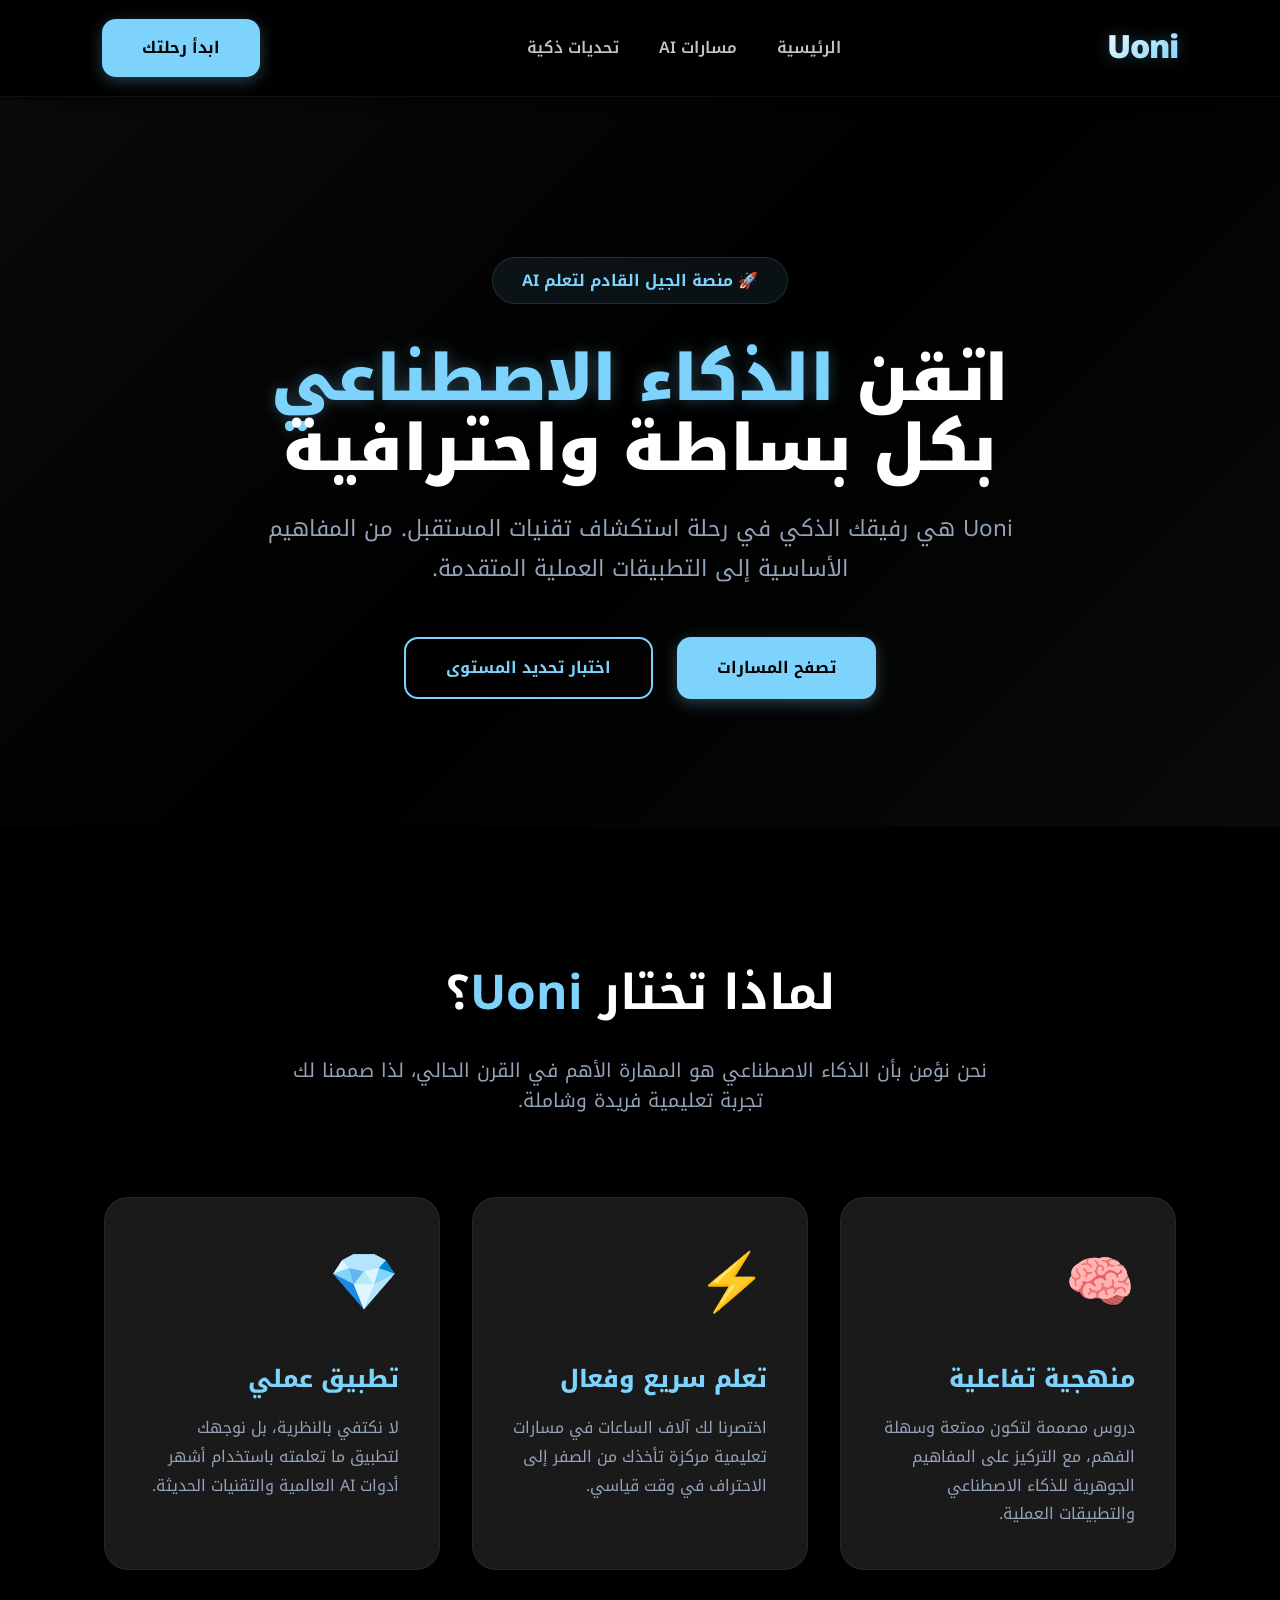
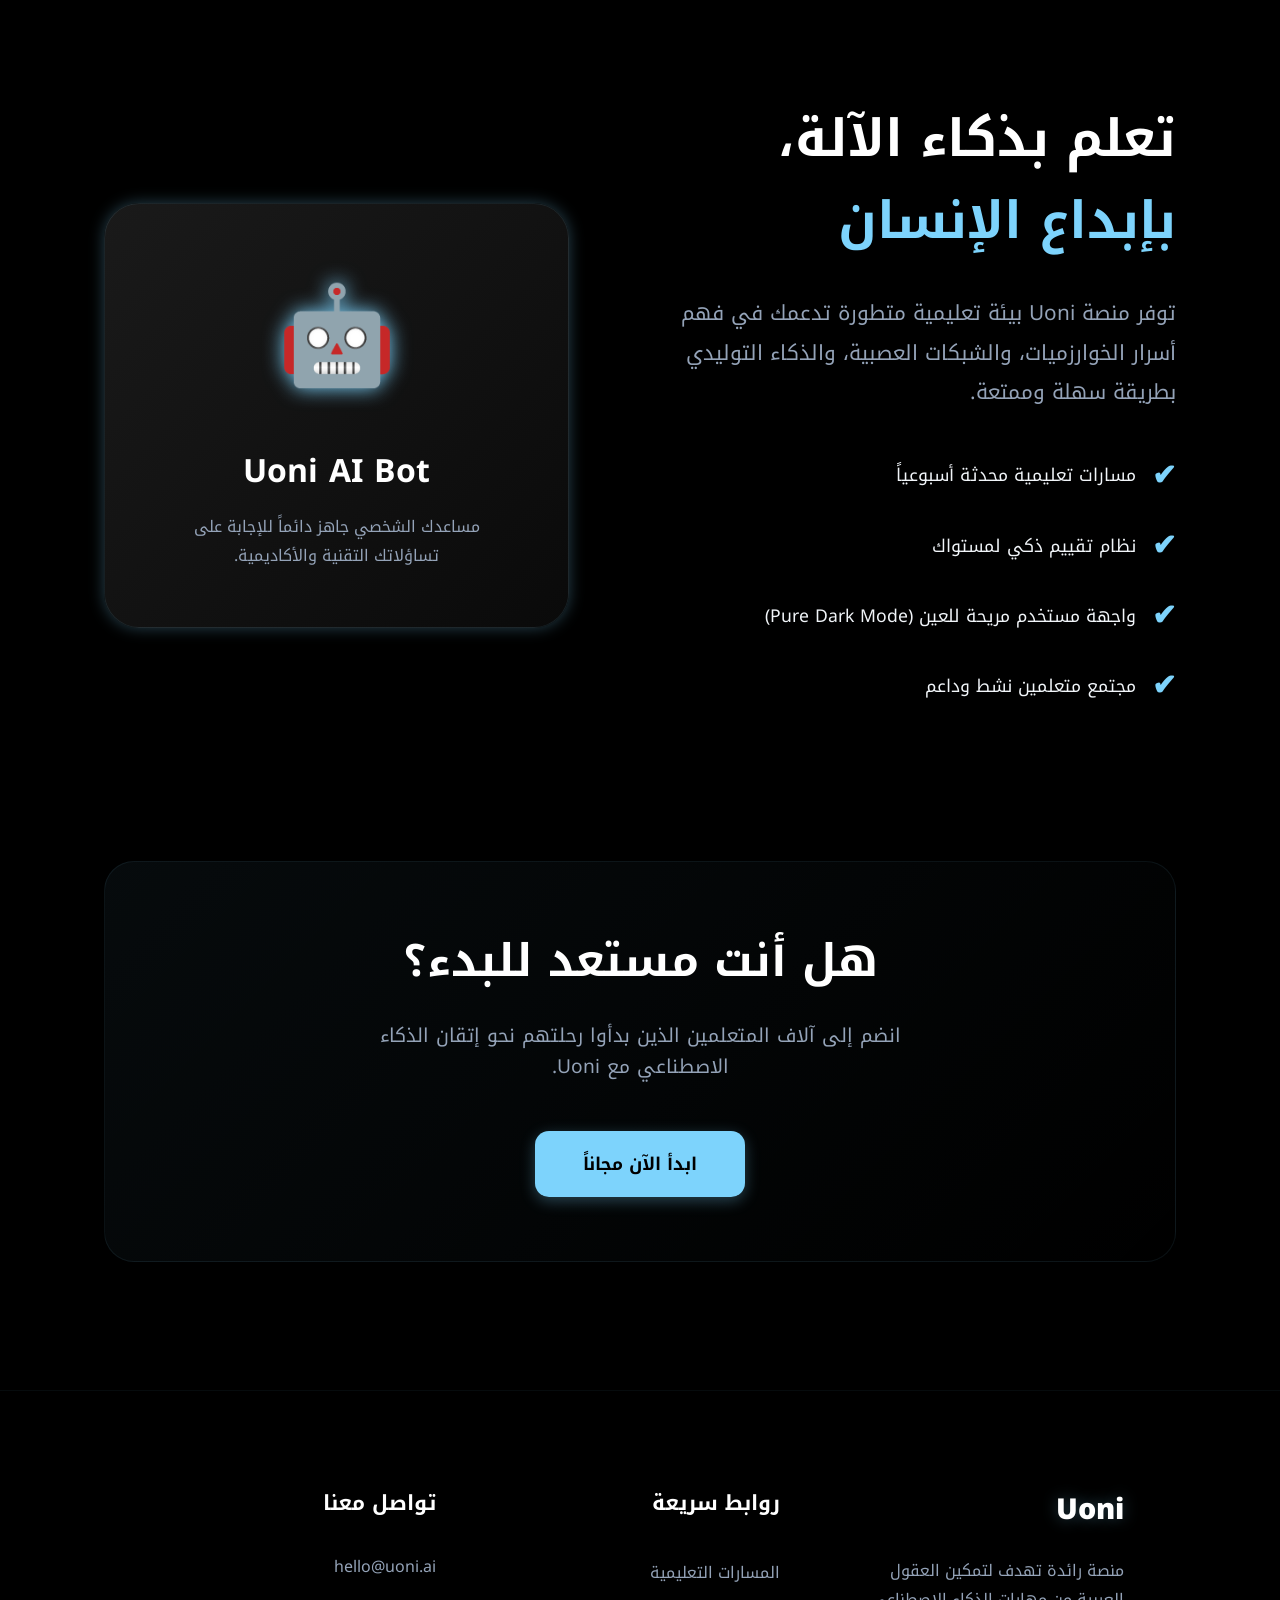
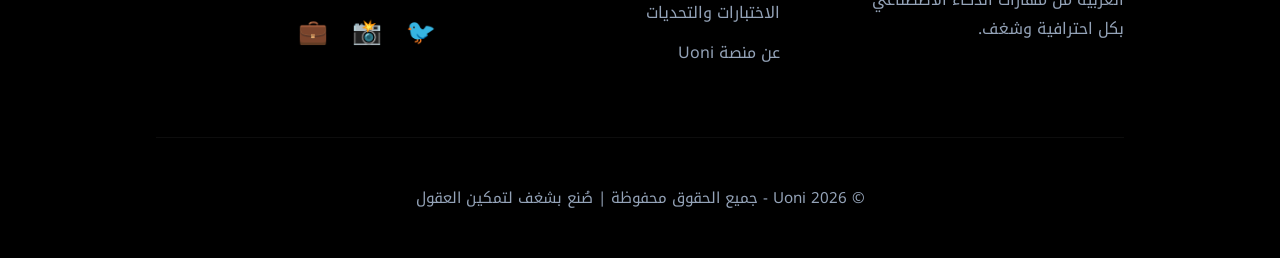
==== commit 520a3535: "Enhance Uoni: Pure Dark Mode, improved Layout, better spacing and visual balance" ====
--- a/index.html
+++ b/index.html
@@ -24,7 +24,7 @@
 
     <header class="hero">
         <div class="container">
-            <div style="display: inline-block; padding: 0.5rem 1.5rem; background: rgba(125, 211, 252, 0.1); border-radius: 50px; color: var(--secondary); font-weight: 700; margin-bottom: 2rem; border: 1px solid rgba(125, 211, 252, 0.2);" class="animate-fade">
+            <div style="display: inline-block; padding: 0.6rem 1.8rem; background: rgba(125, 211, 252, 0.08); border-radius: 50px; color: var(--secondary); font-weight: 700; margin-bottom: 2.5rem; border: 1px solid rgba(125, 211, 252, 0.15);" class="animate-fade">
                 🚀 منصة الجيل القادم لتعلم AI
             </div>
             <h1 class="animate-fade">اتقن <span style="color: var(--secondary); text-shadow: var(--baby-blue-glow);">الذكاء الاصطناعي</span><br>بكل بساطة واحترافية</h1>
@@ -37,52 +37,64 @@
     </header>
 
     <main class="container">
-        <section class="animate-fade" style="animation-delay: 0.6s; margin-top: 6rem;">
+        <!-- Section 1: Why Choose Uoni -->
+        <section class="animate-fade" style="animation-delay: 0.6s; margin-top: 8rem; margin-bottom: 8rem;">
             <div style="text-align: center; margin-bottom: 5rem;">
                 <h2 style="font-size: 3rem; color: var(--white); margin-bottom: 1.5rem;">لماذا تختار <span style="color: var(--secondary);">Uoni</span>؟</h2>
-                <p style="color: var(--text-muted); font-size: 1.2rem; max-width: 600px; margin: 0 auto;">نحن نؤمن بأن الذكاء الاصطناعي هو المهارة الأهم في القرن الحالي، لذا صممنا لك تجربة تعليمية فريدة.</p>
+                <p style="color: var(--text-muted); font-size: 1.2rem; max-width: 700px; margin: 0 auto;">نحن نؤمن بأن الذكاء الاصطناعي هو المهارة الأهم في القرن الحالي، لذا صممنا لك تجربة تعليمية فريدة وشاملة.</p>
             </div>
             
             <div class="grid">
                 <div class="card">
                     <div style="font-size: 3.5rem; margin-bottom: 2rem;">🧠</div>
                     <h3>منهجية تفاعلية</h3>
-                    <p>دروس مصممة لتكون ممتعة وسهلة الفهم، مع التركيز على المفاهيم الجوهرية للذكاء الاصطناعي.</p>
+                    <p>دروس مصممة لتكون ممتعة وسهلة الفهم، مع التركيز على المفاهيم الجوهرية للذكاء الاصطناعي والتطبيقات العملية.</p>
                 </div>
                 <div class="card">
                     <div style="font-size: 3.5rem; margin-bottom: 2rem;">⚡</div>
                     <h3>تعلم سريع وفعال</h3>
-                    <p>اختصرنا لك آلاف الساعات في مسارات تعليمية مركزة تأخذك من الصفر إلى الاحتراف.</p>
+                    <p>اختصرنا لك آلاف الساعات في مسارات تعليمية مركزة تأخذك من الصفر إلى الاحتراف في وقت قياسي.</p>
                 </div>
                 <div class="card">
                     <div style="font-size: 3.5rem; margin-bottom: 2rem;">💎</div>
                     <h3>تطبيق عملي</h3>
-                    <p>لا نكتفي بالنظرية، بل نوجهك لتطبيق ما تعلمته باستخدام أشهر أدوات AI العالمية.</p>
+                    <p>لا نكتفي بالنظرية، بل نوجهك لتطبيق ما تعلمته باستخدام أشهر أدوات AI العالمية والتقنيات الحديثة.</p>
                 </div>
             </div>
         </section>
 
-        <section class="animate-fade" style="margin-top: 10rem; display: flex; align-items: center; gap: 5rem; flex-wrap: wrap; background: rgba(15, 23, 42, 0.4); padding: 4rem; border-radius: 40px; border: 1px solid rgba(125, 211, 252, 0.05);">
+        <!-- Section 2: Features -->
+        <section class="animate-fade" style="margin-top: 8rem; margin-bottom: 8rem; display: flex; align-items: center; gap: 5rem; flex-wrap: wrap;">
             <div style="flex: 1.2; min-width: 300px;">
                 <h2 style="font-size: 3.2rem; margin-bottom: 2rem; color: var(--white);">تعلم بذكاء الآلة،<br><span style="color: var(--secondary);">بإبداع الإنسان</span></h2>
-                <p style="font-size: 1.3rem; color: var(--text-muted); margin-bottom: 2.5rem;">توفر منصة Uoni بيئة تعليمية متطورة تدعمك في فهم أسرار الخوارزميات، والشبكات العصبية، والذكاء التوليدي.</p>
+                <p style="font-size: 1.3rem; color: var(--text-muted); margin-bottom: 2.5rem; line-height: 1.9;">توفر منصة Uoni بيئة تعليمية متطورة تدعمك في فهم أسرار الخوارزميات، والشبكات العصبية، والذكاء التوليدي بطريقة سهلة وممتعة.</p>
                 <ul style="list-style: none; font-size: 1.1rem;">
-                    <li style="margin-bottom: 1.2rem; display: flex; align-items: center; gap: 1rem;">
-                        <span style="color: var(--secondary); font-size: 1.5rem;">✔</span> مسارات تعليمية محدثة أسبوعياً
+                    <li style="margin-bottom: 1.5rem; display: flex; align-items: center; gap: 1rem;">
+                        <span style="color: var(--secondary); font-size: 1.8rem; font-weight: bold;">✔</span> <span>مسارات تعليمية محدثة أسبوعياً</span>
                     </li>
-                    <li style="margin-bottom: 1.2rem; display: flex; align-items: center; gap: 1rem;">
-                        <span style="color: var(--secondary); font-size: 1.5rem;">✔</span> نظام تقييم ذكي لمستواك
+                    <li style="margin-bottom: 1.5rem; display: flex; align-items: center; gap: 1rem;">
+                        <span style="color: var(--secondary); font-size: 1.8rem; font-weight: bold;">✔</span> <span>نظام تقييم ذكي لمستواك</span>
                     </li>
-                    <li style="margin-bottom: 1.2rem; display: flex; align-items: center; gap: 1rem;">
-                        <span style="color: var(--secondary); font-size: 1.5rem;">✔</span> واجهة مستخدم مريحة للعين (Dark Mode)
+                    <li style="margin-bottom: 1.5rem; display: flex; align-items: center; gap: 1rem;">
+                        <span style="color: var(--secondary); font-size: 1.8rem; font-weight: bold;">✔</span> <span>واجهة مستخدم مريحة للعين (Pure Dark Mode)</span>
+                    </li>
+                    <li style="margin-bottom: 1.5rem; display: flex; align-items: center; gap: 1rem;">
+                        <span style="color: var(--secondary); font-size: 1.8rem; font-weight: bold;">✔</span> <span>مجتمع متعلمين نشط وداعم</span>
                     </li>
                 </ul>
             </div>
-            <div style="flex: 0.8; min-width: 300px; background: linear-gradient(135deg, var(--surface), #1e293b); padding: 3.5rem; border-radius: 35px; border: 1px solid rgba(125, 211, 252, 0.1); text-align: center; box-shadow: var(--baby-blue-glow);">
+            <div style="flex: 0.8; min-width: 300px; background: linear-gradient(135deg, var(--surface-light), #0a0a0a); padding: 3.5rem; border-radius: 35px; border: 1px solid rgba(125, 211, 252, 0.1); text-align: center; box-shadow: var(--baby-blue-glow);">
                 <div style="font-size: 6rem; filter: drop-shadow(0 0 10px var(--secondary));">🤖</div>
                 <h3 style="margin: 2rem 0 1rem; color: var(--white); font-size: 2rem;">Uoni AI Bot</h3>
-                <p style="color: var(--text-muted);">مساعدك الشخصي جاهز دائماً للإجابة على تساؤلاتك التقنية.</p>
+                <p style="color: var(--text-muted); line-height: 1.8;">مساعدك الشخصي جاهز دائماً للإجابة على تساؤلاتك التقنية والأكاديمية.</p>
             </div>
+        </section>
+
+        <!-- Section 3: CTA -->
+        <section style="margin-top: 8rem; margin-bottom: 8rem; text-align: center; padding: 4rem; background: linear-gradient(135deg, rgba(125, 211, 252, 0.05), transparent); border-radius: 30px; border: 1px solid rgba(125, 211, 252, 0.08);">
+            <h2 style="font-size: 2.8rem; color: var(--white); margin-bottom: 1.5rem;">هل أنت مستعد للبدء؟</h2>
+            <p style="font-size: 1.2rem; color: var(--text-muted); margin-bottom: 3rem; max-width: 600px; margin-left: auto; margin-right: auto;">انضم إلى آلاف المتعلمين الذين بدأوا رحلتهم نحو إتقان الذكاء الاصطناعي مع Uoni.</p>
+            <a href="pages/lessons.html" class="btn" style="padding: 1.2rem 3rem; font-size: 1.1rem;">ابدأ الآن مجاناً</a>
         </section>
     </main>
 
@@ -91,23 +103,23 @@
             <div class="footer-content">
                 <div>
                     <div class="footer-logo">Uoni</div>
-                    <p style="line-height: 1.8;">منصة رائدة تهدف لتمكين العقول العربية من مهارات الذكاء الاصطناعي بكل احترافية وشغف.</p>
+                    <p>منصة رائدة تهدف لتمكين العقول العربية من مهارات الذكاء الاصطناعي بكل احترافية وشغف.</p>
                 </div>
                 <div>
-                    <h4 style="color: var(--white); margin-bottom: 2rem; font-size: 1.3rem;">روابط سريعة</h4>
-                    <ul style="list-style: none; line-height: 2.5;">
-                        <li><a href="pages/lessons.html" style="color: var(--text-muted); text-decoration: none; transition: 0.3s;">المسارات التعليمية</a></li>
-                        <li><a href="pages/quiz.html" style="color: var(--text-muted); text-decoration: none; transition: 0.3s;">الاختبارات والتحديات</a></li>
-                        <li><a href="#" style="color: var(--text-muted); text-decoration: none; transition: 0.3s;">عن منصة Uoni</a></li>
+                    <h4>روابط سريعة</h4>
+                    <ul>
+                        <li><a href="pages/lessons.html">المسارات التعليمية</a></li>
+                        <li><a href="pages/quiz.html">الاختبارات والتحديات</a></li>
+                        <li><a href="index.html">عن منصة Uoni</a></li>
                     </ul>
                 </div>
                 <div>
-                    <h4 style="color: var(--white); margin-bottom: 2rem; font-size: 1.3rem;">تواصل معنا</h4>
-                    <p style="color: var(--text-muted);">hello@uoni.ai</p>
+                    <h4>تواصل معنا</h4>
+                    <p>hello@uoni.ai</p>
                     <div style="display: flex; gap: 1.5rem; margin-top: 2rem;">
-                        <span style="font-size: 1.5rem; cursor: pointer; color: var(--secondary);">🐦</span>
-                        <span style="font-size: 1.5rem; cursor: pointer; color: var(--secondary);">📸</span>
-                        <span style="font-size: 1.5rem; cursor: pointer; color: var(--secondary);">💼</span>
+                        <span style="font-size: 1.5rem; cursor: pointer; color: var(--secondary); transition: var(--transition);" onmouseover="this.style.color='var(--white)'" onmouseout="this.style.color='var(--secondary)'">🐦</span>
+                        <span style="font-size: 1.5rem; cursor: pointer; color: var(--secondary); transition: var(--transition);" onmouseover="this.style.color='var(--white)'" onmouseout="this.style.color='var(--secondary)'">📸</span>
+                        <span style="font-size: 1.5rem; cursor: pointer; color: var(--secondary); transition: var(--transition);" onmouseover="this.style.color='var(--white)'" onmouseout="this.style.color='var(--secondary)'">💼</span>
                     </div>
                 </div>
             </div>
--- a/css/style.css
+++ b/css/style.css
@@ -1,14 +1,15 @@
-/* Uoni - AI Education Platform | Dark Mode & Baby Blue Theme */
+/* Uoni - AI Education Platform | Pure Dark Mode & Baby Blue Theme */
 :root {
-    --primary: #0f172a; /* Dark background */
+    --primary: #000000; /* Pure Black Background */
     --secondary: #7dd3fc; /* Baby Blue */
     --accent: #38bdf8; /* Brighter Blue */
-    --background: #020617; /* Very Dark Navy */
-    --surface: #0f172a; /* Dark Surface */
+    --background: #000000; /* Pure Black */
+    --surface: #0a0a0a; /* Very Dark Surface */
+    --surface-light: #1a1a1a; /* Slightly lighter surface */
     --text-main: #f1f5f9; /* Light Text */
     --text-muted: #94a3b8; /* Muted Text */
     --white: #ffffff;
-    --card-shadow: 0 10px 25px -5px rgba(0, 0, 0, 0.3), 0 8px 10px -6px rgba(0, 0, 0, 0.3);
+    --card-shadow: 0 10px 25px -5px rgba(0, 0, 0, 0.5), 0 8px 10px -6px rgba(0, 0, 0, 0.4);
     --transition: all 0.4s cubic-bezier(0.4, 0, 0.2, 1);
     --baby-blue-glow: 0 0 15px rgba(125, 211, 252, 0.3);
 }
@@ -17,6 +18,10 @@
     box-sizing: border-box;
     margin: 0;
     padding: 0;
+}
+
+html {
+    scroll-behavior: smooth;
 }
 
 body {
@@ -35,17 +40,22 @@
     to { opacity: 1; transform: translateY(0); }
 }
 
-@keyframes float {
-    0% { transform: translateY(0px); }
-    50% { transform: translateY(-10px); }
-    100% { transform: translateY(0px); }
+@keyframes slideInUp {
+    from { opacity: 0; transform: translateY(30px); }
+    to { opacity: 1; transform: translateY(0); }
+}
+
+@keyframes glow {
+    0%, 100% { box-shadow: 0 0 10px rgba(125, 211, 252, 0.2); }
+    50% { box-shadow: 0 0 20px rgba(125, 211, 252, 0.4); }
 }
 
 .animate-fade { animation: fadeIn 0.8s ease-out forwards; }
+.animate-slide { animation: slideInUp 0.6s ease-out forwards; }
 
 /* Navbar Modern */
 .navbar {
-    background-color: rgba(15, 23, 42, 0.8);
+    background-color: rgba(0, 0, 0, 0.9);
     backdrop-filter: blur(12px);
     padding: 1.2rem 8%;
     display: flex;
@@ -54,7 +64,8 @@
     position: sticky;
     top: 0;
     z-index: 1000;
-    border-bottom: 1px solid rgba(125, 211, 252, 0.1);
+    border-bottom: 1px solid rgba(125, 211, 252, 0.08);
+    box-shadow: 0 2px 10px rgba(0, 0, 0, 0.5);
 }
 
 .logo {
@@ -80,6 +91,7 @@
     transition: var(--transition);
     position: relative;
     opacity: 0.8;
+    font-size: 1rem;
 }
 
 .nav-links a::after {
@@ -102,8 +114,9 @@
 /* Hero Section */
 .hero {
     padding: 10rem 5% 8rem;
-    background: radial-gradient(circle at 20% 30%, rgba(125, 211, 252, 0.05), transparent),
-                radial-gradient(circle at 80% 70%, rgba(56, 189, 248, 0.05), transparent);
+    background: linear-gradient(135deg, rgba(10, 10, 10, 1) 0%, rgba(0, 0, 0, 1) 50%, rgba(10, 10, 10, 1) 100%),
+                radial-gradient(circle at 20% 30%, rgba(125, 211, 252, 0.03), transparent 50%),
+                radial-gradient(circle at 80% 70%, rgba(56, 189, 248, 0.03), transparent 50%);
     text-align: center;
     position: relative;
 }
@@ -114,6 +127,7 @@
     color: var(--white);
     margin-bottom: 1.5rem;
     line-height: 1.1;
+    letter-spacing: -0.5px;
 }
 
 .hero p {
@@ -121,14 +135,15 @@
     color: var(--text-muted);
     max-width: 800px;
     margin: 0 auto 3rem;
+    line-height: 1.8;
 }
 
 /* Glassmorphism Cards */
 .card {
-    background: var(--surface);
+    background: var(--surface-light);
     border-radius: 24px;
     padding: 2.5rem;
-    border: 1px solid rgba(125, 211, 252, 0.1);
+    border: 1px solid rgba(125, 211, 252, 0.08);
     box-shadow: var(--card-shadow);
     transition: var(--transition);
     position: relative;
@@ -137,14 +152,21 @@
 
 .card:hover {
     transform: translateY(-12px);
-    border-color: var(--secondary);
-    box-shadow: 0 20px 30px -10px rgba(125, 211, 252, 0.2);
+    border-color: rgba(125, 211, 252, 0.2);
+    box-shadow: 0 20px 30px -10px rgba(125, 211, 252, 0.15);
 }
 
 .card h3 {
     color: var(--secondary);
     margin-bottom: 1rem;
     font-size: 1.5rem;
+    font-weight: 800;
+}
+
+.card p {
+    color: var(--text-muted);
+    line-height: 1.8;
+    font-size: 1rem;
 }
 
 /* Buttons */
@@ -161,12 +183,17 @@
     border: none;
     cursor: pointer;
     box-shadow: 0 4px 15px rgba(125, 211, 252, 0.3);
+    font-size: 1rem;
 }
 
 .btn:hover {
     background-color: var(--white);
     transform: translateY(-3px) scale(1.02);
     box-shadow: 0 10px 20px rgba(125, 211, 252, 0.4);
+}
+
+.btn:active {
+    transform: translateY(-1px) scale(0.99);
 }
 
 .btn-secondary {
@@ -198,7 +225,7 @@
 
 /* Footer */
 footer {
-    background-color: #020617;
+    background-color: #000000;
     color: var(--text-muted);
     padding: 6rem 8% 3rem;
     margin-top: 8rem;
@@ -210,6 +237,11 @@
     grid-template-columns: repeat(auto-fit, minmax(250px, 1fr));
     gap: 4rem;
     margin-bottom: 4rem;
+}
+
+.footer-content p {
+    color: var(--text-muted);
+    line-height: 1.8;
 }
 
 .footer-logo {
@@ -220,14 +252,35 @@
     text-shadow: var(--baby-blue-glow);
 }
 
+.footer-content h4 {
+    color: var(--white);
+    margin-bottom: 2rem;
+    font-size: 1.3rem;
+}
+
+.footer-content ul {
+    list-style: none;
+    line-height: 2.5;
+}
+
+.footer-content a {
+    color: var(--text-muted);
+    text-decoration: none;
+    transition: var(--transition);
+}
+
+.footer-content a:hover {
+    color: var(--secondary);
+}
+
 /* Quiz & Lessons */
 .quiz-box, .lesson-content {
-    background: var(--surface);
+    background: var(--surface-light);
     border-radius: 28px;
     padding: 3.5rem;
     max-width: 900px;
     margin: 3rem auto;
-    border: 1px solid rgba(125, 211, 252, 0.1);
+    border: 1px solid rgba(125, 211, 252, 0.08);
     box-shadow: var(--card-shadow);
 }
 
@@ -244,6 +297,7 @@
     color: var(--text-main);
     cursor: pointer;
     transition: var(--transition);
+    font-weight: 500;
 }
 
 .option-btn:hover {
@@ -260,10 +314,26 @@
 }
 
 /* Responsive */
+@media (max-width: 1024px) {
+    .hero h1 { font-size: 3.5rem; }
+    .container { padding: 0 4%; }
+    .navbar { padding: 1rem 4%; }
+}
+
 @media (max-width: 768px) {
+    .hero { padding: 6rem 5% 4rem; }
     .hero h1 { font-size: 2.8rem; }
     .hero p { font-size: 1.1rem; }
     .navbar { padding: 1rem 5%; }
     .nav-links { display: none; }
-    .grid { grid-template-columns: 1fr; }
-}
+    .grid { grid-template-columns: 1fr; gap: 1.5rem; }
+    .quiz-box { padding: 2rem; }
+    .card { padding: 2rem; }
+}
+
+@media (max-width: 480px) {
+    .hero h1 { font-size: 2rem; }
+    .hero p { font-size: 1rem; }
+    .btn { padding: 0.8rem 2rem; font-size: 0.9rem; }
+    .container { padding: 0 3%; }
+}
